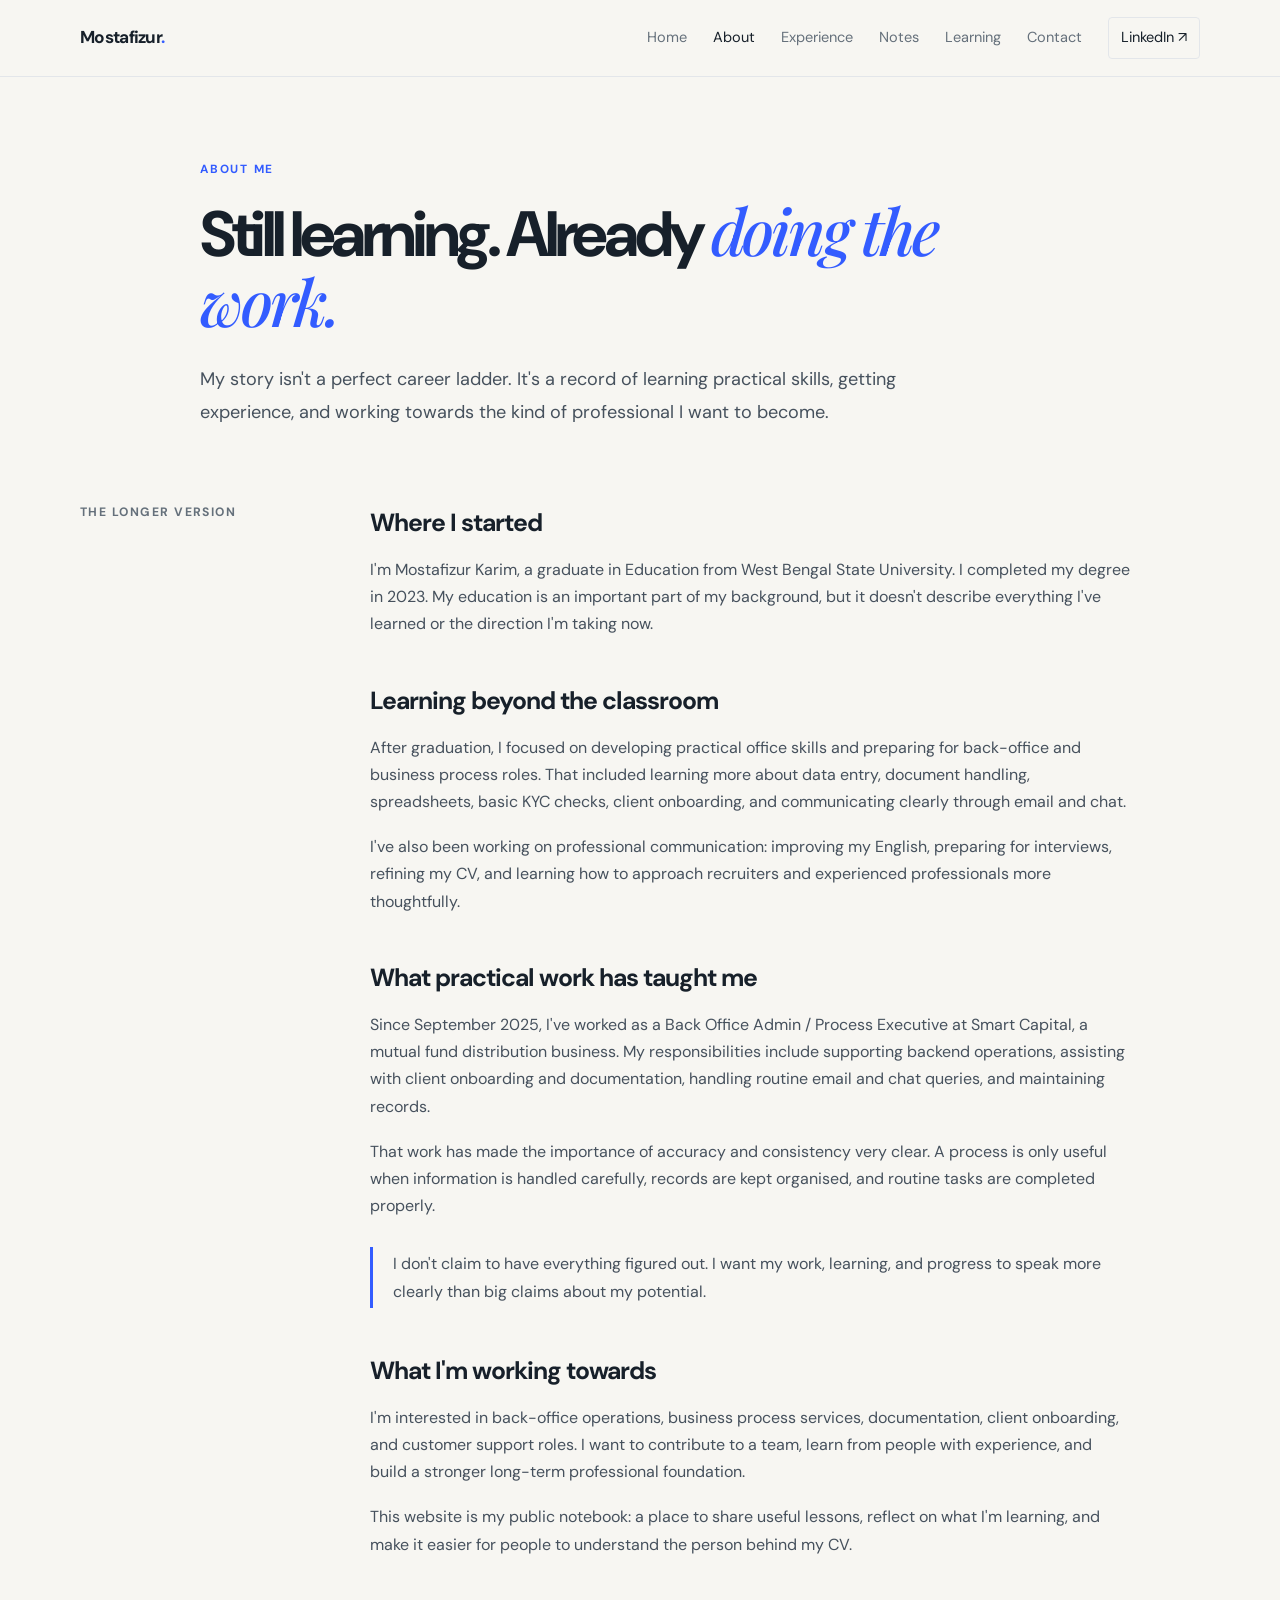
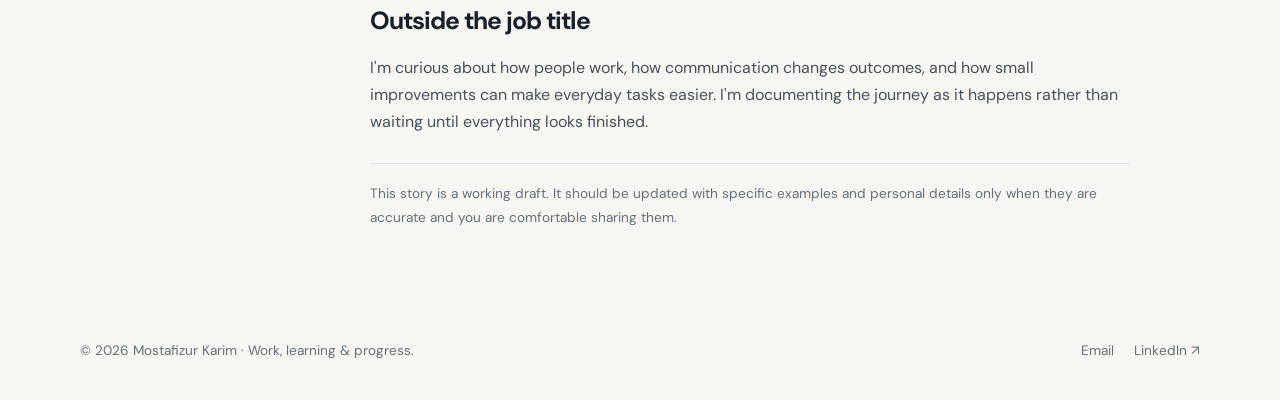
==== about.html @ 07e82af4 "last update today" ====
<!doctype html>
<html lang="en"><head><meta charset="utf-8"><meta name="viewport" content="width=device-width,initial-scale=1">
<title>About me | Mostafizur Karim</title><meta name="description" content="Learn about Mostafizur Karim's background, professional journey, education, and goals.">
<meta property="og:title" content="About me | Mostafizur Karim"><meta property="og:description" content="Learn about Mostafizur Karim's background, professional journey, education, and goals."><meta property="og:type" content="website">
<link rel="stylesheet" href="assets/style.css"></head><body>
<header class="site-header"><div class="wrap nav"><a class="brand" href="index.html">Mostafizur<span>.</span></a>
<button class="menu-toggle" aria-expanded="false" aria-label="Toggle navigation">Menu</button><nav class="nav-links" aria-label="Main navigation"><a class="" href="index.html">Home</a><a class="active" href="about.html">About</a><a class="" href="experience.html">Experience</a><a class="" href="notes.html">Notes</a><a class="" href="learning.html">Learning</a><a class="" href="contact.html">Contact</a><a class="linkedin" href="https://www.linkedin.com/in/mostafizurx/" target="_blank" rel="noopener noreferrer">LinkedIn ↗</a></nav></div></header>
<main>
<section class="wrap page-intro"><p class="eyebrow">About me</p><h1>Still learning. Already <em>doing the work.</em></h1><p class="lead">My story isn't a perfect career ladder. It's a record of learning practical skills, getting experience, and working towards the kind of professional I want to become.</p></section>
<section class="wrap content-grid"><aside class="side-label">The longer version</aside><article class="prose">
<h2>Where I started</h2><p>I'm Mostafizur Karim, a graduate in Education from West Bengal State University. I completed my degree in 2023. My education is an important part of my background, but it doesn't describe everything I've learned or the direction I'm taking now.</p>
<h2>Learning beyond the classroom</h2><p>After graduation, I focused on developing practical office skills and preparing for back-office and business process roles. That included learning more about data entry, document handling, spreadsheets, basic KYC checks, client onboarding, and communicating clearly through email and chat.</p><p>I've also been working on professional communication: improving my English, preparing for interviews, refining my CV, and learning how to approach recruiters and experienced professionals more thoughtfully.</p>
<h2>What practical work has taught me</h2><p>Since September 2025, I've worked as a Back Office Admin / Process Executive at Smart Capital, a mutual fund distribution business. My responsibilities include supporting backend operations, assisting with client onboarding and documentation, handling routine email and chat queries, and maintaining records.</p><p>That work has made the importance of accuracy and consistency very clear. A process is only useful when information is handled carefully, records are kept organised, and routine tasks are completed properly.</p>
<div class="info-block"><p>I don't claim to have everything figured out. I want my work, learning, and progress to speak more clearly than big claims about my potential.</p></div>
<h2>What I'm working towards</h2><p>I'm interested in back-office operations, business process services, documentation, client onboarding, and customer support roles. I want to contribute to a team, learn from people with experience, and build a stronger long-term professional foundation.</p><p>This website is my public notebook: a place to share useful lessons, reflect on what I'm learning, and make it easier for people to understand the person behind my CV.</p>
<h2>Outside the job title</h2><p>I'm curious about how people work, how communication changes outcomes, and how small improvements can make everyday tasks easier. I'm documenting the journey as it happens rather than waiting until everything looks finished.</p>
<div class="notice">This story is a working draft. It should be updated with specific examples and personal details only when they are accurate and you are comfortable sharing them.</div>
</article></section>
</main>
<footer class="wrap footer"><div>© <span data-year></span> Mostafizur Karim · Work, learning & progress.</div><div class="footer-links"><a href="mailto:mostafizurkarim786@gmail.com">Email</a><a href="https://www.linkedin.com/in/mostafizurx/" target="_blank" rel="noopener noreferrer">LinkedIn ↗</a></div></footer>
<script src="assets/site.js"></script></body></html>
---- assets/style.css ----
@import url('https://fonts.googleapis.com/css2?family=DM+Sans:wght@400;500;600;700&family=Playfair+Display:wght@500;600&display=swap');
:root{
 --paper:#F7F6F2;--ink:#17202A;--blue:#335CFF;--slate:#65707B;
 --line:#E3E6EA;--white:#FFFFFF;--pale-blue:#E9EEFF;--deep:#101820;
 --max:1120px
}
*{box-sizing:border-box}
html{scroll-behavior:smooth;scroll-padding-top:90px}
body{margin:0;background:var(--paper);color:var(--ink);font-family:"DM Sans",Arial,sans-serif;font-size:16px;line-height:1.7}
a{color:inherit;text-decoration:none}
a:hover{color:var(--blue)}
button,a{-webkit-tap-highlight-color:transparent}
button{font:inherit}
.wrap{width:min(var(--max),calc(100% - 48px));margin:auto}
.site-header{border-bottom:1px solid var(--line);background:rgba(247,246,242,.96);position:sticky;top:0;z-index:10;backdrop-filter:blur(12px)}
.nav{height:76px;display:flex;align-items:center;justify-content:space-between;gap:28px}
.brand{font-weight:700;letter-spacing:-.04em;font-size:1.08rem}
.brand span{color:var(--blue)}
.nav-links{display:flex;align-items:center;gap:26px;font-size:.91rem}
.nav-links a{color:var(--slate)}
.nav-links a.active,.nav-links a:hover{color:var(--ink)}
.nav-links .linkedin{border:1px solid var(--line);padding:8px 12px;border-radius:4px;color:var(--ink)}
.menu-toggle{display:none;background:transparent;border:1px solid var(--line);padding:8px 11px;border-radius:4px;color:var(--ink)}
.hero{padding:96px 0 90px;display:grid;grid-template-columns:minmax(0,1.2fr) minmax(290px,.8fr);gap:76px;align-items:center}
.eyebrow{font-size:.74rem;text-transform:uppercase;letter-spacing:.15em;font-weight:700;color:var(--blue);margin:0 0 18px}
.hero h1,.page-intro h1{font-size:clamp(2.8rem,5.2vw,5.1rem);line-height:1.03;letter-spacing:-.068em;margin:0 0 24px;max-width:790px}
.hero h1 em,.page-intro h1 em{font-family:"Playfair Display",Georgia,serif;font-weight:500;letter-spacing:-.05em;color:var(--blue)}
.lead{font-size:1.13rem;color:#46515d;max-width:650px;line-height:1.85}
.actions{display:flex;gap:12px;flex-wrap:wrap;margin-top:30px}
.button{display:inline-flex;align-items:center;justify-content:center;padding:12px 17px;border:1px solid var(--ink);background:var(--ink);color:white;border-radius:3px;font-weight:600;font-size:.9rem;transition:transform .18s,background .18s}
.button:hover{background:var(--blue);border-color:var(--blue);color:white;transform:translateY(-1px)}
.button.secondary{background:transparent;color:var(--ink);border-color:#C9CFD5}
.button.secondary:hover{border-color:var(--blue);color:var(--blue);background:transparent}
.focus-note{background:var(--white);border:1px solid var(--line);border-top:4px solid var(--blue);padding:26px 26px 20px;box-shadow:0 18px 48px rgba(23,32,42,.055)}
.focus-note .note-label{font-size:.74rem;letter-spacing:.12em;text-transform:uppercase;color:var(--slate);font-weight:700}
.focus-note h2{font-size:1.55rem;letter-spacing:-.04em;margin:12px 0 18px;line-height:1.25}
.focus-row{padding:13px 0;border-top:1px solid var(--line);display:grid;grid-template-columns:100px 1fr;gap:12px;font-size:.91rem}
.focus-row span:first-child{color:var(--slate)}
.section{padding:82px 0;border-top:1px solid var(--line)}
.section--paper{background:var(--paper)}
.section--white{background:var(--white)}
.section--pale-blue{background:var(--pale-blue);border-color:#d7dfff}
.section--ink{background:var(--ink);color:var(--white);border-color:var(--ink)}
.section--blue{background:var(--blue);color:var(--white);border-color:var(--blue)}
.section--ink .eyebrow,.section--blue .eyebrow{color:#C9D3FF}
.section--ink .section-head p,.section--ink .muted,.section--blue .section-head p{color:#D1D7DE}
.section--ink .text-link,.section--blue .text-link{color:#DDE3FF}
.section-head{display:flex;align-items:end;justify-content:space-between;gap:24px;margin-bottom:34px}
.section-head h2,.section h2{font-size:clamp(1.85rem,3vw,2.7rem);line-height:1.13;letter-spacing:-.055em;margin:0}
.section-head p{color:var(--slate);margin:10px 0 0;max-width:590px}
.text-link{color:var(--blue);font-weight:700;font-size:.92rem;white-space:nowrap}
.timeline{border-top:1px solid var(--line)}
.timeline-item{display:grid;grid-template-columns:160px 1fr;gap:28px;padding:23px 0;border-bottom:1px solid var(--line)}
.timeline-date{font-size:.88rem;color:var(--slate)}
.timeline-item h3{margin:0 0 5px;font-size:1.08rem}
.timeline-item p{margin:0;color:#59636d;max-width:720px}
.section--ink .timeline{border-color:#3C4651}
.section--ink .timeline-item{border-color:#3C4651}
.section--ink .timeline-date,.section--ink .timeline-item p{color:#C3CBD3}
.section--ink .timeline-item h3{color:white}
.split{display:grid;grid-template-columns:.8fr 1.2fr;gap:80px}
.split p{margin-top:0;color:#4f5a65}
.section--ink .split p{color:#D1D7DE}
.quote{font-family:"Playfair Display",Georgia,serif;font-size:clamp(1.7rem,3vw,2.6rem);line-height:1.35;letter-spacing:-.03em;margin:0}
.article-list{border-top:1px solid var(--line)}
.article{display:grid;grid-template-columns:120px 1fr 24px;gap:22px;align-items:start;padding:22px 0;border-bottom:1px solid var(--line)}
.article-meta{font-size:.8rem;color:var(--slate);padding-top:5px}
.article h3{font-size:1.18rem;letter-spacing:-.025em;line-height:1.35;margin:0 0 7px}
.article p{margin:0;color:#5b6570;font-size:.94rem;max-width:680px}
.arrow{color:var(--blue);font-size:1.3rem}
.skill-list{display:flex;flex-wrap:wrap;gap:9px;margin-top:22px}
.skill-list span{border:1px solid var(--line);padding:7px 11px;font-size:.85rem;color:#46515d;background:rgba(255,255,255,.55)}
.section--ink .skill-list span{border-color:#4A5662;background:#202B36;color:#E4E8ED}
.section--blue .skill-list span{border-color:rgba(255,255,255,.35);background:rgba(255,255,255,.1);color:white}
.reason-grid{display:grid;grid-template-columns:repeat(3,1fr);gap:0;border:1px solid rgba(255,255,255,.24);margin-top:38px}
.reason-card{padding:27px;border-right:1px solid rgba(255,255,255,.24)}
.reason-card:last-child{border-right:0}
.reason-num{font-size:.78rem;letter-spacing:.12em;color:#C9D3FF;font-weight:700}
.reason-card h3{font-size:1.25rem;line-height:1.3;letter-spacing:-.03em;margin:16px 0 10px}
.reason-card p{color:#E1E6FF;font-size:.94rem;margin:0}
.value-grid{display:grid;grid-template-columns:repeat(2,1fr);gap:14px;margin-top:28px}
.value-card{padding:24px;background:var(--white);border:1px solid var(--line);border-left:3px solid var(--blue)}
.value-card h3{margin:0 0 8px;font-size:1.08rem}
.value-card p{margin:0;color:#59636d;font-size:.94rem}
.cta{padding:44px;background:var(--ink);color:white;display:flex;align-items:center;justify-content:space-between;gap:32px}
.cta h2{font-size:clamp(1.8rem,3vw,2.7rem);line-height:1.15;letter-spacing:-.05em;margin:0 0 10px}
.cta p{color:#c7ced5;margin:0;max-width:620px}
.cta .button{background:var(--paper);border-color:var(--paper);color:var(--ink);white-space:nowrap}
.footer{padding:30px 0 38px;display:flex;justify-content:space-between;gap:24px;color:var(--slate);font-size:.85rem}
.footer-links{display:flex;gap:20px}
.page-intro{padding:82px 0 54px;max-width:880px}
.page-intro h1{font-size:clamp(2.7rem,5vw,4.4rem)}
.page-intro .lead{max-width:760px}
.content-grid{display:grid;grid-template-columns:220px 1fr;gap:70px;padding:0 0 80px}
.side-label{font-size:.76rem;text-transform:uppercase;letter-spacing:.12em;color:var(--slate);font-weight:700}
.prose{max-width:760px}
.prose h2{font-size:1.55rem;letter-spacing:-.04em;margin:42px 0 12px}
.prose h2:first-child{margin-top:0}
.prose p{color:#46515d;margin:0 0 18px}
.prose ul{padding-left:20px;color:#46515d}
.prose li{margin:7px 0}
.info-block{border-left:3px solid var(--blue);padding:3px 0 3px 20px;margin:28px 0}
.info-block p{margin:0}
.job-head{display:flex;justify-content:space-between;gap:20px;align-items:start;border-bottom:1px solid var(--line);padding-bottom:22px;margin-bottom:26px}
.job-head h2{margin:0 0 5px;font-size:1.6rem}
.muted{color:var(--slate)}
.job-date{font-size:.88rem;color:var(--slate);white-space:nowrap}
.skill-group{padding:24px 0;border-bottom:1px solid var(--line)}
.skill-group h3{margin:0 0 7px}
.skill-group p{margin:0;color:#59636d}
.contact-links{display:grid;grid-template-columns:1fr 1fr;gap:16px;margin-top:30px}
.contact-link{border:1px solid var(--line);padding:20px;background:rgba(255,255,255,.3)}
.contact-link small{display:block;color:var(--slate);margin-bottom:5px}
.contact-link strong{overflow-wrap:anywhere}
.empty-state{padding:28px;border:1px dashed #c8ced4;color:var(--slate);background:rgba(255,255,255,.38)}
.article-body{max-width:740px;padding-bottom:90px}
.article-body h1{font-size:clamp(2.5rem,5vw,4rem);letter-spacing:-.06em;line-height:1.1}
.article-body .meta{color:var(--slate);font-size:.9rem;margin:18px 0 36px}
.article-body p{color:#46515d;font-size:1.07rem;line-height:1.9}
.article-body h2{margin-top:40px;letter-spacing:-.04em}
.notice{font-size:.85rem;color:var(--slate);border-top:1px solid var(--line);padding-top:18px;margin-top:28px}
@media(max-width:800px){
 .nav{height:68px}.menu-toggle{display:block}
 .nav-links{display:none;position:absolute;left:0;right:0;top:68px;padding:20px 24px 24px;background:var(--paper);border-bottom:1px solid var(--line);flex-direction:column;align-items:stretch;gap:14px}
 .nav-links.open{display:flex}.nav-links .linkedin{text-align:center}
 .hero{grid-template-columns:1fr;gap:46px;padding:65px 0}
 .split,.content-grid{grid-template-columns:1fr;gap:25px}
 .side-label{margin-bottom:0}
 .cta{padding:30px;align-items:flex-start;flex-direction:column}
 .timeline-item{grid-template-columns:110px 1fr;gap:18px}
 .article{grid-template-columns:82px 1fr 18px;gap:13px}
 .contact-links{grid-template-columns:1fr}
 .page-intro{padding:62px 0 40px}
 .section{padding:58px 0}
 .section-head{align-items:start;flex-direction:column;gap:12px}
 .footer{flex-direction:column}
 .wrap{width:min(var(--max),calc(100% - 36px))}
 .reason-grid{grid-template-columns:1fr}
 .reason-card{border-right:0;border-bottom:1px solid rgba(255,255,255,.24)}
 .reason-card:last-child{border-bottom:0}
}
@media(max-width:480px){
 body{font-size:15px}.hero h1,.page-intro h1{font-size:2.55rem}
 .timeline-item{grid-template-columns:1fr;gap:4px}
 .article{grid-template-columns:1fr 18px}.article-meta{grid-column:1/-1}.article h3{grid-column:1}.arrow{grid-column:2;grid-row:2}
 .cta{padding:25px}.focus-row{grid-template-columns:88px 1fr}
 .value-grid{grid-template-columns:1fr}
}
@media(prefers-reduced-motion:reduce){html{scroll-behavior:auto}*,*::before,*::after{transition:none!important}}
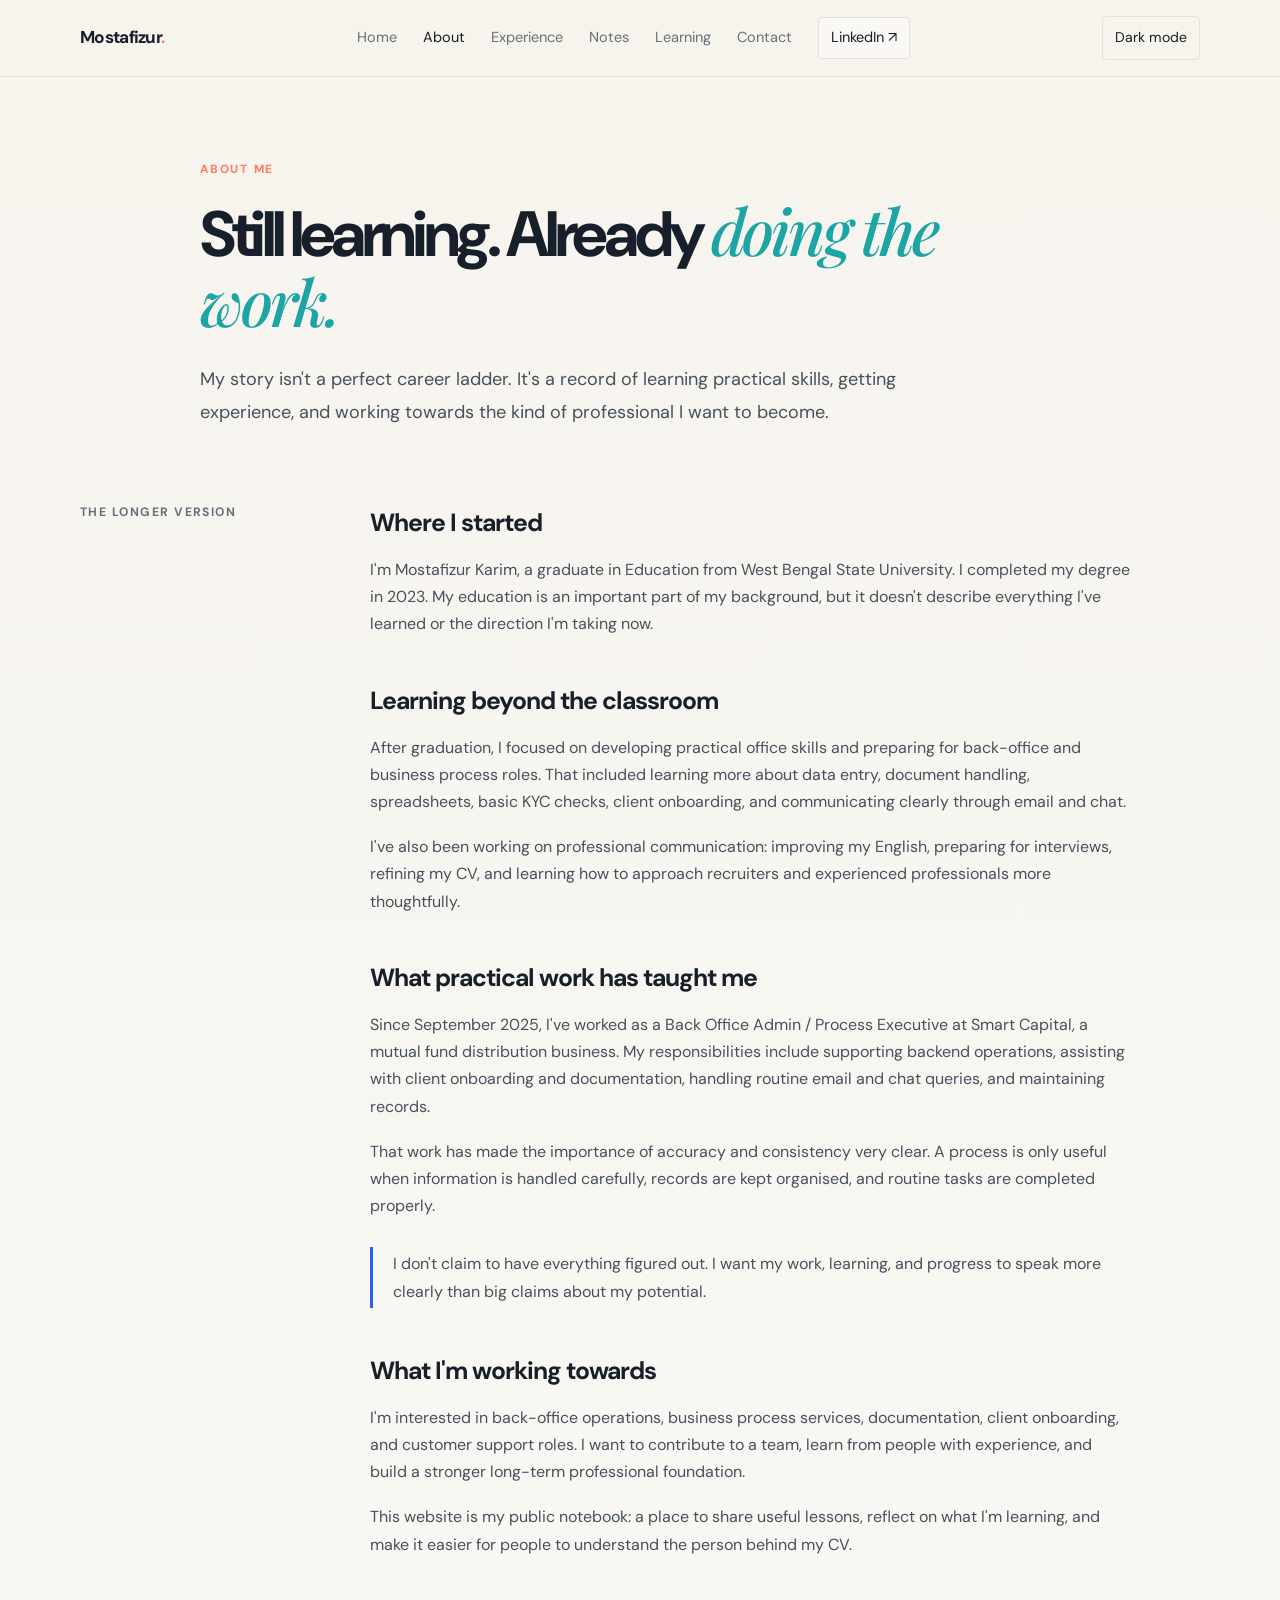
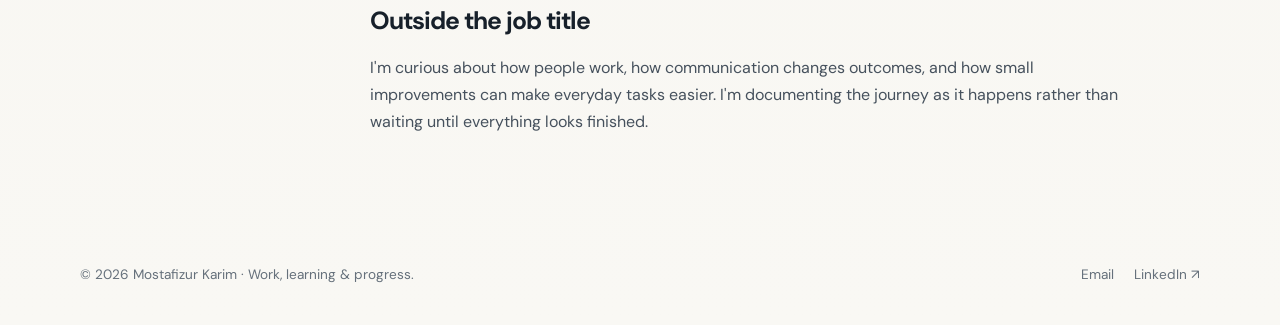
==== commit 4dd341ed: "meow push" ====
--- a/about.html
+++ b/about.html
@@ -3,9 +3,10 @@
 <title>About me | Mostafizur Karim</title><meta name="description" content="Learn about Mostafizur Karim's background, professional journey, education, and goals.">
 <meta property="og:title" content="About me | Mostafizur Karim"><meta property="og:description" content="Learn about Mostafizur Karim's background, professional journey, education, and goals."><meta property="og:type" content="website">
 <link rel="stylesheet" href="assets/style.css"></head><body>
+<a class="skip-link" href="#main-content">Skip to content</a>
 <header class="site-header"><div class="wrap nav"><a class="brand" href="index.html">Mostafizur<span>.</span></a>
 <button class="menu-toggle" aria-expanded="false" aria-label="Toggle navigation">Menu</button><nav class="nav-links" aria-label="Main navigation"><a class="" href="index.html">Home</a><a class="active" href="about.html">About</a><a class="" href="experience.html">Experience</a><a class="" href="notes.html">Notes</a><a class="" href="learning.html">Learning</a><a class="" href="contact.html">Contact</a><a class="linkedin" href="https://www.linkedin.com/in/mostafizurx/" target="_blank" rel="noopener noreferrer">LinkedIn ↗</a></nav></div></header>
-<main>
+<main id="main-content" tabindex="-1">
 <section class="wrap page-intro"><p class="eyebrow">About me</p><h1>Still learning. Already <em>doing the work.</em></h1><p class="lead">My story isn't a perfect career ladder. It's a record of learning practical skills, getting experience, and working towards the kind of professional I want to become.</p></section>
 <section class="wrap content-grid"><aside class="side-label">The longer version</aside><article class="prose">
 <h2>Where I started</h2><p>I'm Mostafizur Karim, a graduate in Education from West Bengal State University. I completed my degree in 2023. My education is an important part of my background, but it doesn't describe everything I've learned or the direction I'm taking now.</p>
@@ -14,7 +15,6 @@
 <div class="info-block"><p>I don't claim to have everything figured out. I want my work, learning, and progress to speak more clearly than big claims about my potential.</p></div>
 <h2>What I'm working towards</h2><p>I'm interested in back-office operations, business process services, documentation, client onboarding, and customer support roles. I want to contribute to a team, learn from people with experience, and build a stronger long-term professional foundation.</p><p>This website is my public notebook: a place to share useful lessons, reflect on what I'm learning, and make it easier for people to understand the person behind my CV.</p>
 <h2>Outside the job title</h2><p>I'm curious about how people work, how communication changes outcomes, and how small improvements can make everyday tasks easier. I'm documenting the journey as it happens rather than waiting until everything looks finished.</p>
-<div class="notice">This story is a working draft. It should be updated with specific examples and personal details only when they are accurate and you are comfortable sharing them.</div>
 </article></section>
 </main>
 <footer class="wrap footer"><div>© <span data-year></span> Mostafizur Karim · Work, learning & progress.</div><div class="footer-links"><a href="mailto:mostafizurkarim786@gmail.com">Email</a><a href="https://www.linkedin.com/in/mostafizurx/" target="_blank" rel="noopener noreferrer">LinkedIn ↗</a></div></footer>
--- a/assets/style.css
+++ b/assets/style.css
@@ -1,37 +1,39 @@
 @import url('https://fonts.googleapis.com/css2?family=DM+Sans:wght@400;500;600;700&family=Playfair+Display:wght@500;600&display=swap');
 :root{
- --paper:#F7F6F2;--ink:#17202A;--blue:#335CFF;--slate:#65707B;
- --line:#E3E6EA;--white:#FFFFFF;--pale-blue:#E9EEFF;--deep:#101820;
- --max:1120px
+ --paper:#F7F4EE;--ink:#17202A;--blue:#2E5BFF;--coral:#FF7A59;--teal:#1DA5A6;
+ --slate:#65707B;--line:#E6E1D8;--white:#FFFFFF;--pale-blue:#EEF4FF;--deep:#101820;
+ --soft-mint:#EAFBF6;--soft-peach:#FFF0EB;--max:1120px
 }
 *{box-sizing:border-box}
 html{scroll-behavior:smooth;scroll-padding-top:90px}
-body{margin:0;background:var(--paper);color:var(--ink);font-family:"DM Sans",Arial,sans-serif;font-size:16px;line-height:1.7}
+body{margin:0;background:linear-gradient(180deg,var(--paper) 0%,#f9f8f4 100%);color:var(--ink);font-family:"DM Sans",Arial,sans-serif;font-size:16px;line-height:1.7}
 a{color:inherit;text-decoration:none}
 a:hover{color:var(--blue)}
 button,a{-webkit-tap-highlight-color:transparent}
 button{font:inherit}
 .wrap{width:min(var(--max),calc(100% - 48px));margin:auto}
-.site-header{border-bottom:1px solid var(--line);background:rgba(247,246,242,.96);position:sticky;top:0;z-index:10;backdrop-filter:blur(12px)}
+.site-header{border-bottom:1px solid var(--line);background:rgba(247,244,238,.96);position:sticky;top:0;z-index:10;backdrop-filter:blur(12px)}
 .nav{height:76px;display:flex;align-items:center;justify-content:space-between;gap:28px}
 .brand{font-weight:700;letter-spacing:-.04em;font-size:1.08rem}
-.brand span{color:var(--blue)}
+.brand span{color:var(--coral)}
 .nav-links{display:flex;align-items:center;gap:26px;font-size:.91rem}
 .nav-links a{color:var(--slate)}
 .nav-links a.active,.nav-links a:hover{color:var(--ink)}
-.nav-links .linkedin{border:1px solid var(--line);padding:8px 12px;border-radius:4px;color:var(--ink)}
+.nav-links .linkedin{border:1px solid var(--line);padding:8px 12px;border-radius:4px;color:var(--ink);background:rgba(255,255,255,.35)}
+.theme-toggle{border:1px solid var(--line);padding:8px 12px;border-radius:4px;color:var(--ink);background:transparent;cursor:pointer;font-size:.88rem;min-height:44px}
+.theme-toggle:hover{border-color:var(--blue);color:var(--blue)}
 .menu-toggle{display:none;background:transparent;border:1px solid var(--line);padding:8px 11px;border-radius:4px;color:var(--ink)}
 .hero{padding:96px 0 90px;display:grid;grid-template-columns:minmax(0,1.2fr) minmax(290px,.8fr);gap:76px;align-items:center}
-.eyebrow{font-size:.74rem;text-transform:uppercase;letter-spacing:.15em;font-weight:700;color:var(--blue);margin:0 0 18px}
+.eyebrow{font-size:.74rem;text-transform:uppercase;letter-spacing:.15em;font-weight:700;color:var(--coral);margin:0 0 18px}
 .hero h1,.page-intro h1{font-size:clamp(2.8rem,5.2vw,5.1rem);line-height:1.03;letter-spacing:-.068em;margin:0 0 24px;max-width:790px}
-.hero h1 em,.page-intro h1 em{font-family:"Playfair Display",Georgia,serif;font-weight:500;letter-spacing:-.05em;color:var(--blue)}
+.hero h1 em,.page-intro h1 em{font-family:"Playfair Display",Georgia,serif;font-weight:500;letter-spacing:-.05em;color:var(--teal)}
 .lead{font-size:1.13rem;color:#46515d;max-width:650px;line-height:1.85}
 .actions{display:flex;gap:12px;flex-wrap:wrap;margin-top:30px}
-.button{display:inline-flex;align-items:center;justify-content:center;padding:12px 17px;border:1px solid var(--ink);background:var(--ink);color:white;border-radius:3px;font-weight:600;font-size:.9rem;transition:transform .18s,background .18s}
-.button:hover{background:var(--blue);border-color:var(--blue);color:white;transform:translateY(-1px)}
-.button.secondary{background:transparent;color:var(--ink);border-color:#C9CFD5}
-.button.secondary:hover{border-color:var(--blue);color:var(--blue);background:transparent}
-.focus-note{background:var(--white);border:1px solid var(--line);border-top:4px solid var(--blue);padding:26px 26px 20px;box-shadow:0 18px 48px rgba(23,32,42,.055)}
+.button{display:inline-flex;align-items:center;justify-content:center;padding:12px 17px;border:1px solid var(--ink);background:linear-gradient(135deg,var(--ink),var(--blue));color:white;border-radius:999px;font-weight:600;font-size:.9rem;transition:transform .18s,box-shadow .18s,background .18s}
+.button:hover{background:linear-gradient(135deg,var(--blue),var(--teal));border-color:transparent;color:white;transform:translateY(-1px);box-shadow:0 12px 30px rgba(46,91,255,.22)}
+.button.secondary{background:transparent;color:var(--ink);border-color:#CFC5B8}
+.button.secondary:hover{border-color:var(--coral);color:var(--coral);background:rgba(255,122,89,.06)}
+.focus-note{background:linear-gradient(180deg,rgba(255,255,255,.9),rgba(255,255,255,.98));border:1px solid var(--line);border-top:4px solid var(--coral);padding:26px 26px 20px;box-shadow:0 18px 48px rgba(23,32,42,.07)}
 .focus-note .note-label{font-size:.74rem;letter-spacing:.12em;text-transform:uppercase;color:var(--slate);font-weight:700}
 .focus-note h2{font-size:1.55rem;letter-spacing:-.04em;margin:12px 0 18px;line-height:1.25}
 .focus-row{padding:13px 0;border-top:1px solid var(--line);display:grid;grid-template-columns:100px 1fr;gap:12px;font-size:.91rem}
@@ -39,10 +41,10 @@
 .section{padding:82px 0;border-top:1px solid var(--line)}
 .section--paper{background:var(--paper)}
 .section--white{background:var(--white)}
-.section--pale-blue{background:var(--pale-blue);border-color:#d7dfff}
-.section--ink{background:var(--ink);color:var(--white);border-color:var(--ink)}
-.section--blue{background:var(--blue);color:var(--white);border-color:var(--blue)}
-.section--ink .eyebrow,.section--blue .eyebrow{color:#C9D3FF}
+.section--pale-blue{background:linear-gradient(180deg,var(--pale-blue),#f7faff);border-color:#d7dfff}
+.section--ink{background:linear-gradient(180deg,#101820,#17212f);color:var(--white);border-color:var(--ink)}
+.section--blue{background:linear-gradient(135deg,var(--blue),#4a6dff);color:var(--white);border-color:var(--blue)}
+.section--ink .eyebrow,.section--blue .eyebrow{color:#D7DFFF}
 .section--ink .section-head p,.section--ink .muted,.section--blue .section-head p{color:#D1D7DE}
 .section--ink .text-link,.section--blue .text-link{color:#DDE3FF}
 .section-head{display:flex;align-items:end;justify-content:space-between;gap:24px;margin-bottom:34px}
@@ -67,19 +69,19 @@
 .article-meta{font-size:.8rem;color:var(--slate);padding-top:5px}
 .article h3{font-size:1.18rem;letter-spacing:-.025em;line-height:1.35;margin:0 0 7px}
 .article p{margin:0;color:#5b6570;font-size:.94rem;max-width:680px}
-.arrow{color:var(--blue);font-size:1.3rem}
+.arrow{color:var(--coral);font-size:1.3rem}
 .skill-list{display:flex;flex-wrap:wrap;gap:9px;margin-top:22px}
-.skill-list span{border:1px solid var(--line);padding:7px 11px;font-size:.85rem;color:#46515d;background:rgba(255,255,255,.55)}
+.skill-list span{border:1px solid var(--line);padding:7px 11px;font-size:.85rem;color:#46515d;background:linear-gradient(135deg,#ffffff,#f3f8ff)}
 .section--ink .skill-list span{border-color:#4A5662;background:#202B36;color:#E4E8ED}
 .section--blue .skill-list span{border-color:rgba(255,255,255,.35);background:rgba(255,255,255,.1);color:white}
 .reason-grid{display:grid;grid-template-columns:repeat(3,1fr);gap:0;border:1px solid rgba(255,255,255,.24);margin-top:38px}
-.reason-card{padding:27px;border-right:1px solid rgba(255,255,255,.24)}
+.reason-card{padding:27px;border-right:1px solid rgba(255,255,255,.24);background:linear-gradient(180deg,rgba(255,255,255,.03),rgba(255,255,255,.01))}
 .reason-card:last-child{border-right:0}
 .reason-num{font-size:.78rem;letter-spacing:.12em;color:#C9D3FF;font-weight:700}
 .reason-card h3{font-size:1.25rem;line-height:1.3;letter-spacing:-.03em;margin:16px 0 10px}
 .reason-card p{color:#E1E6FF;font-size:.94rem;margin:0}
 .value-grid{display:grid;grid-template-columns:repeat(2,1fr);gap:14px;margin-top:28px}
-.value-card{padding:24px;background:var(--white);border:1px solid var(--line);border-left:3px solid var(--blue)}
+.value-card{padding:24px;background:var(--white);border:1px solid var(--line);border-left:4px solid var(--coral);box-shadow:0 10px 30px rgba(23,32,42,.03)}
 .value-card h3{margin:0 0 8px;font-size:1.08rem}
 .value-card p{margin:0;color:#59636d;font-size:.94rem}
 .cta{padding:44px;background:var(--ink);color:white;display:flex;align-items:center;justify-content:space-between;gap:32px}
@@ -119,10 +121,47 @@
 .article-body p{color:#46515d;font-size:1.07rem;line-height:1.9}
 .article-body h2{margin-top:40px;letter-spacing:-.04em}
 .notice{font-size:.85rem;color:var(--slate);border-top:1px solid var(--line);padding-top:18px;margin-top:28px}
-@media(max-width:800px){
+.notes-section{padding-top:0;border-top:0}
+.learning-empty{margin-top:30px}
+img,video,iframe{max-width:100%}
+.hero>*,.split>*,.content-grid>*,.section-head>*,.reason-card,.value-card,.article>*{min-width:0}
+a:focus-visible,button:focus-visible{outline:3px solid var(--blue);outline-offset:3px}
+.skip-link{position:fixed;left:16px;top:12px;z-index:30;padding:10px 16px;background:var(--ink);color:var(--white);border-radius:4px;transform:translateY(-160%);transition:transform .18s}
+.skip-link:focus{transform:translateY(0);color:var(--white)}
+html[data-theme="dark"]{color-scheme:dark;--paper:#111820;--ink:#EDF2F7;--blue:#9BB0FF;--coral:#FF987F;--teal:#76D0CC;--slate:#A8B4C0;--line:#34414E;--white:#19232D;--pale-blue:#182433;--deep:#0B1117}
+html[data-theme="dark"] body{background:linear-gradient(180deg,var(--paper),#151F29);color:var(--ink)}
+html[data-theme="dark"] .site-header{background:rgba(17,24,32,.96)}
+html[data-theme="dark"] .nav-links .linkedin{background:rgba(255,255,255,.04)}
+html[data-theme="dark"] .focus-note{background:linear-gradient(180deg,#19232D,#1B2732)}
+html[data-theme="dark"] .section--white{background:#151F29}
+html[data-theme="dark"] .section--pale-blue{background:linear-gradient(180deg,#182433,#151F29);border-color:#2B3A4A}
+html[data-theme="dark"] .section--paper{background:#111820}
+html[data-theme="dark"] .section--blue{background:linear-gradient(135deg,#263B72,#30477D);border-color:#3C568D}
+html[data-theme="dark"] .cta{background:linear-gradient(135deg,#0B1218,#111B25);color:#EDF2F7}
+html[data-theme="dark"] .lead{color:#C5D0DA}
+html[data-theme="dark"] .timeline-item p,
+html[data-theme="dark"] .split p,
+html[data-theme="dark"] .prose p,
+html[data-theme="dark"] .prose ul,
+html[data-theme="dark"] .article p,
+html[data-theme="dark"] .article-body p,
+html[data-theme="dark"] .skill-group p{color:#C5D0DA}
+html[data-theme="dark"] .skill-list span{color:#D4DEE8;background:#202B36;border-color:#3A4856}
+html[data-theme="dark"] .value-card{background:#1A2530;box-shadow:0 10px 30px rgba(0,0,0,.12)}
+html[data-theme="dark"] .value-card p{color:#C5D0DA}
+html[data-theme="dark"] .button{background:linear-gradient(135deg,#2948DB,#3B52B8);border-color:transparent;color:#FFFFFF}
+html[data-theme="dark"] .button:hover{background:linear-gradient(135deg,#3D5EF0,#4967D3)}
+html[data-theme="dark"] .button.secondary{background:transparent;color:var(--ink);border-color:#586675}
+html[data-theme="dark"] .button.secondary:hover{background:rgba(255,152,127,.08);border-color:var(--coral);color:var(--coral)}
+html[data-theme="dark"] .contact-link{background:rgba(255,255,255,.035)}
+html[data-theme="dark"] .empty-state{background:rgba(255,255,255,.025);border-color:#536170}
+@media(max-width:900px){
  .nav{height:68px}.menu-toggle{display:block}
  .nav-links{display:none;position:absolute;left:0;right:0;top:68px;padding:20px 24px 24px;background:var(--paper);border-bottom:1px solid var(--line);flex-direction:column;align-items:stretch;gap:14px}
  .nav-links.open{display:flex}.nav-links .linkedin{text-align:center}
+ .nav-links a{min-height:44px;display:flex;align-items:center}
+ .nav-links .linkedin{justify-content:center}
+ .menu-toggle{min-height:44px}
  .hero{grid-template-columns:1fr;gap:46px;padding:65px 0}
  .split,.content-grid{grid-template-columns:1fr;gap:25px}
  .side-label{margin-bottom:0}
@@ -139,11 +178,36 @@
  .reason-card{border-right:0;border-bottom:1px solid rgba(255,255,255,.24)}
  .reason-card:last-child{border-bottom:0}
 }
+@media(max-width:600px){
+ .wrap{width:calc(100% - 32px)}
+ .hero{padding:48px 0;gap:32px}
+ .hero h1,.page-intro h1{font-size:clamp(2.25rem,10vw,3rem);line-height:1.08}
+ .page-intro{padding:48px 0 32px}
+ .lead{font-size:1.03rem;line-height:1.7}
+ .section{padding:46px 0}
+ .section-head{margin-bottom:26px}
+ .section-head h2,.section h2{font-size:clamp(1.7rem,7vw,2.25rem)}
+ .section-head .text-link{white-space:normal}
+ .focus-note{padding:22px 20px 16px}
+ .focus-row{grid-template-columns:minmax(78px,.65fr) minmax(0,1fr);gap:10px}
+ .timeline-item{grid-template-columns:1fr;gap:4px}
+ .article{grid-template-columns:minmax(0,1fr) 20px;gap:12px}
+ .article-meta{grid-column:1/-1}
+ .article h3{grid-column:1}
+ .arrow{grid-column:2;grid-row:2}
+ .value-grid,.contact-links{grid-template-columns:1fr}
+ .job-head{flex-direction:column;gap:8px}
+ .job-date{white-space:normal}
+ .contact-link{padding:16px}
+ .empty-state{padding:20px}
+ .cta{padding:24px}
+ .footer{gap:12px}
+ .footer-links{flex-wrap:wrap;gap:16px}
+}
 @media(max-width:480px){
- body{font-size:15px}.hero h1,.page-intro h1{font-size:2.55rem}
- .timeline-item{grid-template-columns:1fr;gap:4px}
- .article{grid-template-columns:1fr 18px}.article-meta{grid-column:1/-1}.article h3{grid-column:1}.arrow{grid-column:2;grid-row:2}
- .cta{padding:25px}.focus-row{grid-template-columns:88px 1fr}
- .value-grid{grid-template-columns:1fr}
+ body{font-size:15px}
+ .wrap{width:calc(100% - 28px)}
+ .actions{flex-direction:column;align-items:stretch}
+ .actions .button{width:100%;min-height:48px}
 }
 @media(prefers-reduced-motion:reduce){html{scroll-behavior:auto}*,*::before,*::after{transition:none!important}}
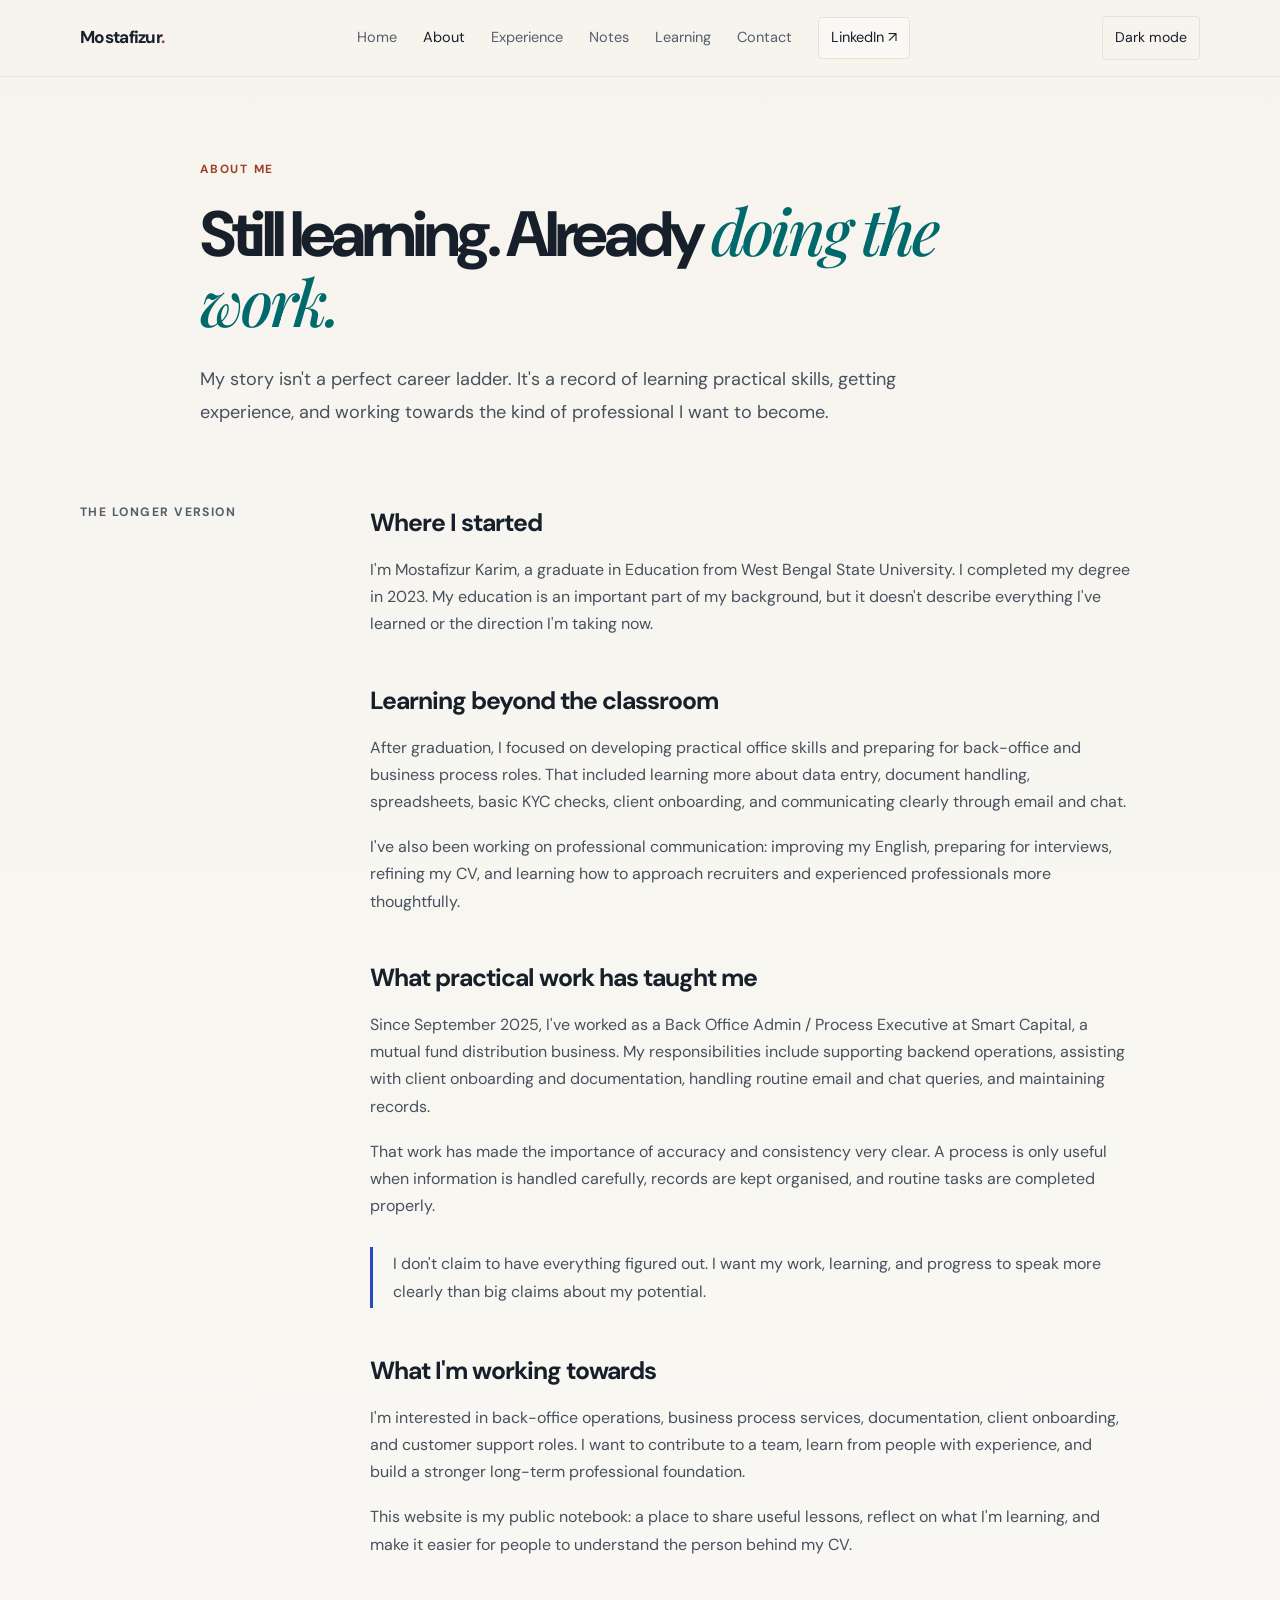
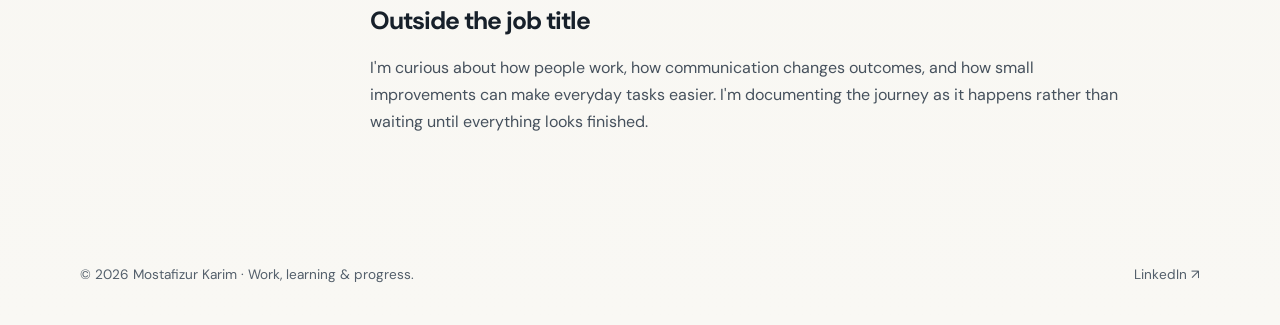
==== commit dfa9d9cb: "remov email" ====
--- a/about.html
+++ b/about.html
@@ -17,5 +17,5 @@
 <h2>Outside the job title</h2><p>I'm curious about how people work, how communication changes outcomes, and how small improvements can make everyday tasks easier. I'm documenting the journey as it happens rather than waiting until everything looks finished.</p>
 </article></section>
 </main>
-<footer class="wrap footer"><div>© <span data-year></span> Mostafizur Karim · Work, learning & progress.</div><div class="footer-links"><a href="mailto:mostafizurkarim786@gmail.com">Email</a><a href="https://www.linkedin.com/in/mostafizurx/" target="_blank" rel="noopener noreferrer">LinkedIn ↗</a></div></footer>
+<footer class="wrap footer"><div>© <span data-year></span> Mostafizur Karim · Work, learning & progress.</div><div class="footer-links"><a href="https://www.linkedin.com/in/mostafizurx/" target="_blank" rel="noopener noreferrer">LinkedIn ↗</a></div></footer>
 <script src="assets/site.js"></script></body></html>
--- a/assets/style.css
+++ b/assets/style.css
@@ -1,7 +1,7 @@
 @import url('https://fonts.googleapis.com/css2?family=DM+Sans:wght@400;500;600;700&family=Playfair+Display:wght@500;600&display=swap');
 :root{
- --paper:#F7F4EE;--ink:#17202A;--blue:#2E5BFF;--coral:#FF7A59;--teal:#1DA5A6;
- --slate:#65707B;--line:#E6E1D8;--white:#FFFFFF;--pale-blue:#EEF4FF;--deep:#101820;
+ --paper:#F7F4EE;--ink:#17202A;--blue:#2948C8;--coral:#9E3F2B;--teal:#00696B;
+ --slate:#535F6B;--line:#E6E1D8;--white:#FFFFFF;--pale-blue:#EEF4FF;--deep:#101820;
  --soft-mint:#EAFBF6;--soft-peach:#FFF0EB;--max:1120px
 }
 *{box-sizing:border-box}
@@ -137,6 +137,8 @@
 html[data-theme="dark"] .section--pale-blue{background:linear-gradient(180deg,#182433,#151F29);border-color:#2B3A4A}
 html[data-theme="dark"] .section--paper{background:#111820}
 html[data-theme="dark"] .section--blue{background:linear-gradient(135deg,#263B72,#30477D);border-color:#3C568D}
+html[data-theme="dark"] .section--ink,
+html[data-theme="dark"] .section--blue{color:#EDF2F7}
 html[data-theme="dark"] .cta{background:linear-gradient(135deg,#0B1218,#111B25);color:#EDF2F7}
 html[data-theme="dark"] .lead{color:#C5D0DA}
 html[data-theme="dark"] .timeline-item p,
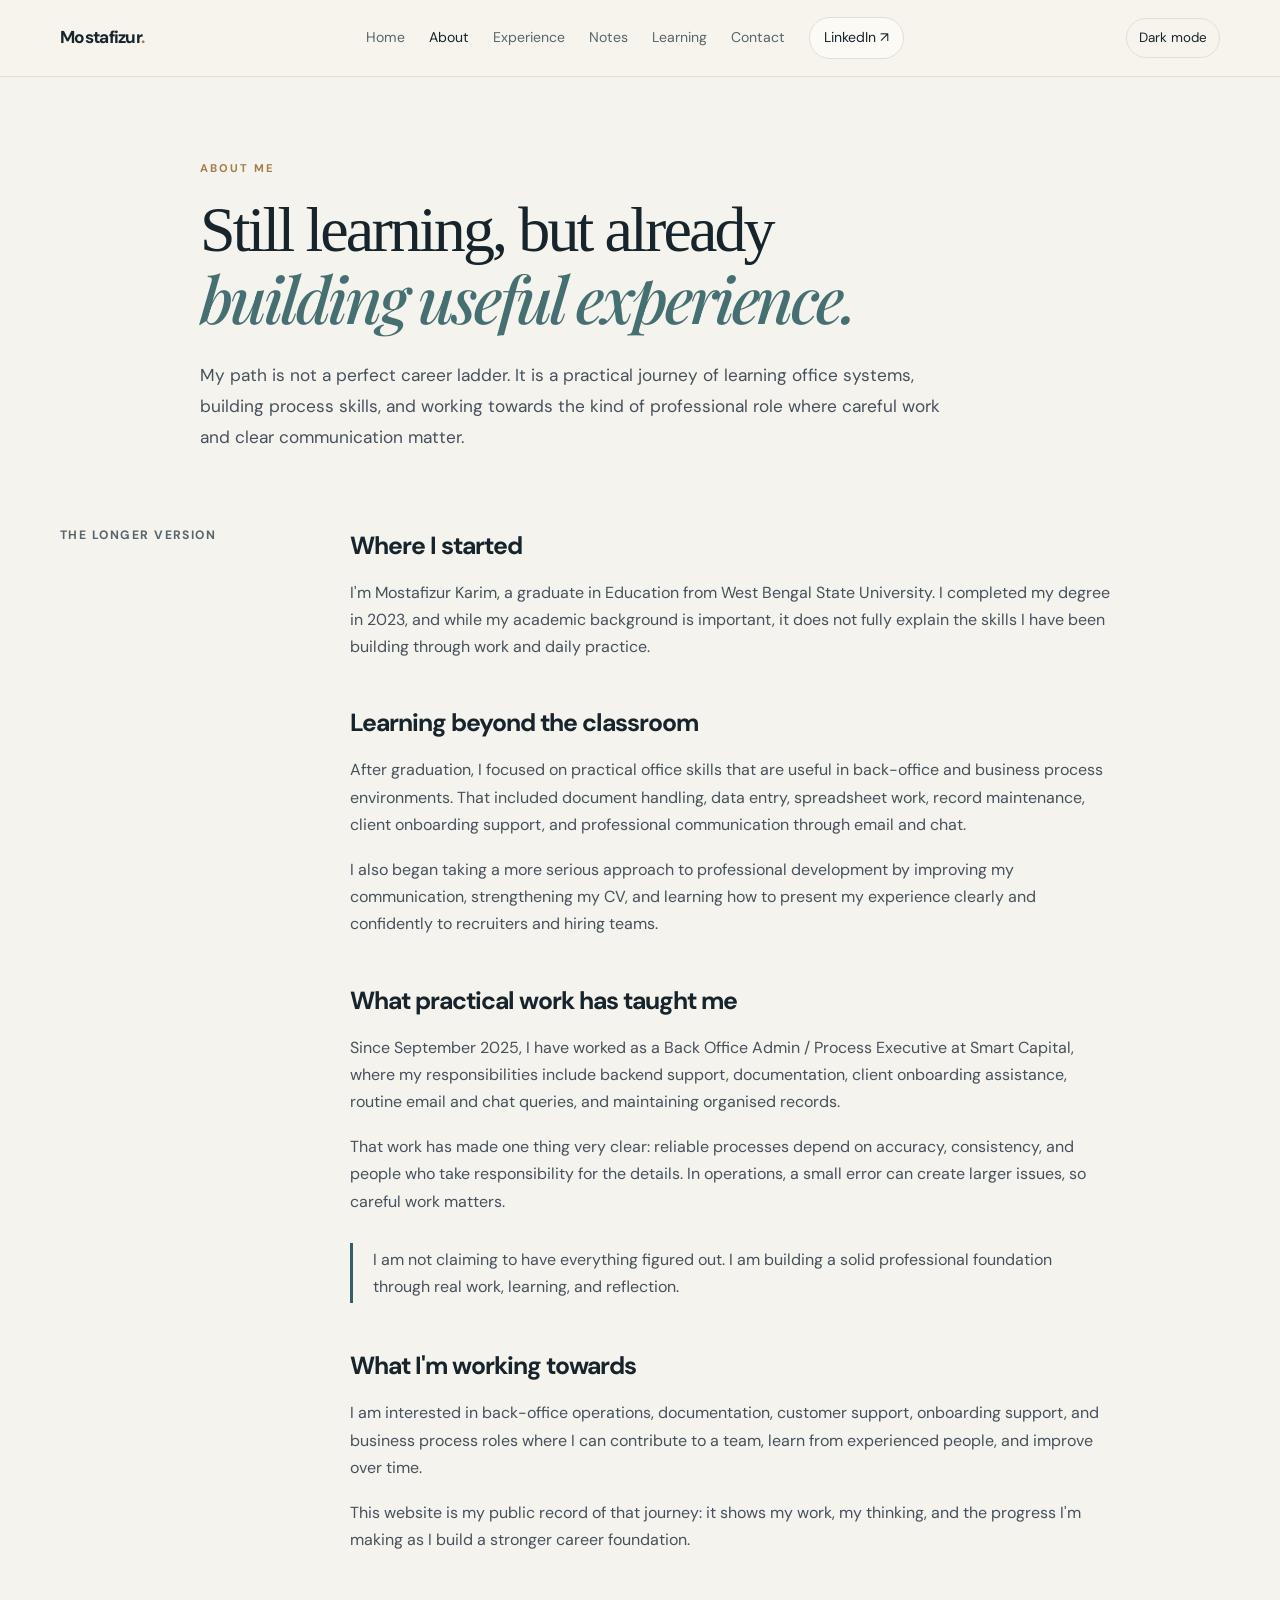
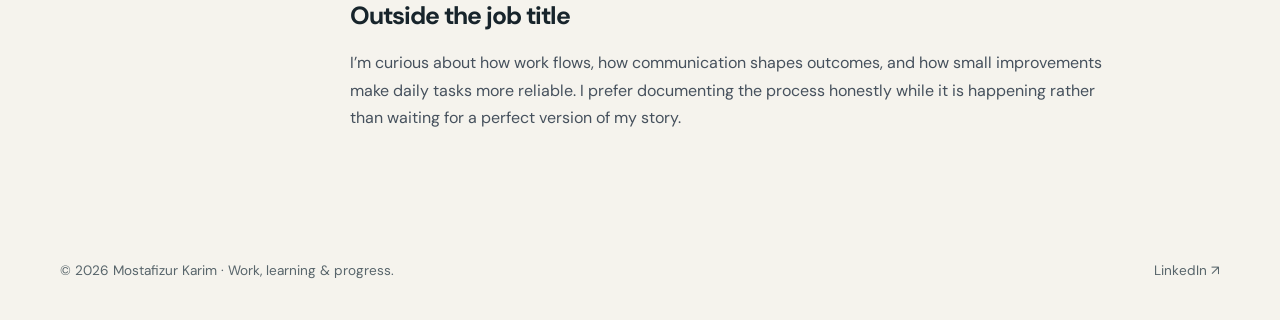
==== commit 44e5d9a0: "update gpt" ====
--- a/about.html
+++ b/about.html
@@ -7,14 +7,14 @@
 <header class="site-header"><div class="wrap nav"><a class="brand" href="index.html">Mostafizur<span>.</span></a>
 <button class="menu-toggle" aria-expanded="false" aria-label="Toggle navigation">Menu</button><nav class="nav-links" aria-label="Main navigation"><a class="" href="index.html">Home</a><a class="active" href="about.html">About</a><a class="" href="experience.html">Experience</a><a class="" href="notes.html">Notes</a><a class="" href="learning.html">Learning</a><a class="" href="contact.html">Contact</a><a class="linkedin" href="https://www.linkedin.com/in/mostafizurx/" target="_blank" rel="noopener noreferrer">LinkedIn ↗</a></nav></div></header>
 <main id="main-content" tabindex="-1">
-<section class="wrap page-intro"><p class="eyebrow">About me</p><h1>Still learning. Already <em>doing the work.</em></h1><p class="lead">My story isn't a perfect career ladder. It's a record of learning practical skills, getting experience, and working towards the kind of professional I want to become.</p></section>
+<section class="wrap page-intro"><p class="eyebrow">About me</p><h1>Still learning, but already <em>building useful experience.</em></h1><p class="lead">My path is not a perfect career ladder. It is a practical journey of learning office systems, building process skills, and working towards the kind of professional role where careful work and clear communication matter.</p></section>
 <section class="wrap content-grid"><aside class="side-label">The longer version</aside><article class="prose">
-<h2>Where I started</h2><p>I'm Mostafizur Karim, a graduate in Education from West Bengal State University. I completed my degree in 2023. My education is an important part of my background, but it doesn't describe everything I've learned or the direction I'm taking now.</p>
-<h2>Learning beyond the classroom</h2><p>After graduation, I focused on developing practical office skills and preparing for back-office and business process roles. That included learning more about data entry, document handling, spreadsheets, basic KYC checks, client onboarding, and communicating clearly through email and chat.</p><p>I've also been working on professional communication: improving my English, preparing for interviews, refining my CV, and learning how to approach recruiters and experienced professionals more thoughtfully.</p>
-<h2>What practical work has taught me</h2><p>Since September 2025, I've worked as a Back Office Admin / Process Executive at Smart Capital, a mutual fund distribution business. My responsibilities include supporting backend operations, assisting with client onboarding and documentation, handling routine email and chat queries, and maintaining records.</p><p>That work has made the importance of accuracy and consistency very clear. A process is only useful when information is handled carefully, records are kept organised, and routine tasks are completed properly.</p>
-<div class="info-block"><p>I don't claim to have everything figured out. I want my work, learning, and progress to speak more clearly than big claims about my potential.</p></div>
-<h2>What I'm working towards</h2><p>I'm interested in back-office operations, business process services, documentation, client onboarding, and customer support roles. I want to contribute to a team, learn from people with experience, and build a stronger long-term professional foundation.</p><p>This website is my public notebook: a place to share useful lessons, reflect on what I'm learning, and make it easier for people to understand the person behind my CV.</p>
-<h2>Outside the job title</h2><p>I'm curious about how people work, how communication changes outcomes, and how small improvements can make everyday tasks easier. I'm documenting the journey as it happens rather than waiting until everything looks finished.</p>
+<h2>Where I started</h2><p>I'm Mostafizur Karim, a graduate in Education from West Bengal State University. I completed my degree in 2023, and while my academic background is important, it does not fully explain the skills I have been building through work and daily practice.</p>
+<h2>Learning beyond the classroom</h2><p>After graduation, I focused on practical office skills that are useful in back-office and business process environments. That included document handling, data entry, spreadsheet work, record maintenance, client onboarding support, and professional communication through email and chat.</p><p>I also began taking a more serious approach to professional development by improving my communication, strengthening my CV, and learning how to present my experience clearly and confidently to recruiters and hiring teams.</p>
+<h2>What practical work has taught me</h2><p>Since September 2025, I have worked as a Back Office Admin / Process Executive at Smart Capital, where my responsibilities include backend support, documentation, client onboarding assistance, routine email and chat queries, and maintaining organised records.</p><p>That work has made one thing very clear: reliable processes depend on accuracy, consistency, and people who take responsibility for the details. In operations, a small error can create larger issues, so careful work matters.</p>
+<div class="info-block"><p>I am not claiming to have everything figured out. I am building a solid professional foundation through real work, learning, and reflection.</p></div>
+<h2>What I'm working towards</h2><p>I am interested in back-office operations, documentation, customer support, onboarding support, and business process roles where I can contribute to a team, learn from experienced people, and improve over time.</p><p>This website is my public record of that journey: it shows my work, my thinking, and the progress I'm making as I build a stronger career foundation.</p>
+<h2>Outside the job title</h2><p>I’m curious about how work flows, how communication shapes outcomes, and how small improvements make daily tasks more reliable. I prefer documenting the process honestly while it is happening rather than waiting for a perfect version of my story.</p>
 </article></section>
 </main>
 <footer class="wrap footer"><div>© <span data-year></span> Mostafizur Karim · Work, learning & progress.</div><div class="footer-links"><a href="https://www.linkedin.com/in/mostafizurx/" target="_blank" rel="noopener noreferrer">LinkedIn ↗</a></div></footer>
--- a/assets/style.css
+++ b/assets/style.css
@@ -1,12 +1,12 @@
 @import url('https://fonts.googleapis.com/css2?family=DM+Sans:wght@400;500;600;700&family=Playfair+Display:wght@500;600&display=swap');
 :root{
- --paper:#F7F4EE;--ink:#17202A;--blue:#2948C8;--coral:#9E3F2B;--teal:#00696B;
- --slate:#535F6B;--line:#E6E1D8;--white:#FFFFFF;--pale-blue:#EEF4FF;--deep:#101820;
- --soft-mint:#EAFBF6;--soft-peach:#FFF0EB;--max:1120px
+ --paper:#F5F3ED;--ink:#17242B;--blue:#355E68;--coral:#A57C4C;--teal:#456F70;
+ --slate:#58656B;--line:#E3DED3;--white:#FFFEFB;--pale-blue:#EEF2EF;--deep:#142126;
+ --soft-mint:#EAFBF6;--soft-peach:#FFF0EB;--max:1160px
 }
 *{box-sizing:border-box}
 html{scroll-behavior:smooth;scroll-padding-top:90px}
-body{margin:0;background:linear-gradient(180deg,var(--paper) 0%,#f9f8f4 100%);color:var(--ink);font-family:"DM Sans",Arial,sans-serif;font-size:16px;line-height:1.7}
+body{margin:0;background:var(--paper);color:var(--ink);font-family:"DM Sans",Arial,sans-serif;font-size:16px;line-height:1.7}
 a{color:inherit;text-decoration:none}
 a:hover{color:var(--blue)}
 button,a{-webkit-tap-highlight-color:transparent}
@@ -16,43 +16,53 @@
 .nav{height:76px;display:flex;align-items:center;justify-content:space-between;gap:28px}
 .brand{font-weight:700;letter-spacing:-.04em;font-size:1.08rem}
 .brand span{color:var(--coral)}
-.nav-links{display:flex;align-items:center;gap:26px;font-size:.91rem}
-.nav-links a{color:var(--slate)}
+.nav-links{display:flex;align-items:center;gap:24px;font-size:.88rem}
+.nav-links a{color:var(--slate);transition:color .18s ease, transform .18s ease}
 .nav-links a.active,.nav-links a:hover{color:var(--ink)}
-.nav-links .linkedin{border:1px solid var(--line);padding:8px 12px;border-radius:4px;color:var(--ink);background:rgba(255,255,255,.35)}
-.theme-toggle{border:1px solid var(--line);padding:8px 12px;border-radius:4px;color:var(--ink);background:transparent;cursor:pointer;font-size:.88rem;min-height:44px}
+.nav-links a:hover{transform:translateY(-1px)}
+.nav-links .linkedin{border:1px solid var(--line);padding:8px 14px;border-radius:999px;color:var(--ink);background:rgba(255,254,251,.62);transition:all .18s ease}
+.nav-links .linkedin:hover{border-color:var(--blue);color:var(--blue);box-shadow:0 8px 20px rgba(41,72,200,.08)}
+.theme-toggle{border:1px solid var(--line);padding:8px 12px;border-radius:999px;color:var(--ink);background:transparent;cursor:pointer;font-size:.84rem;min-height:40px}
 .theme-toggle:hover{border-color:var(--blue);color:var(--blue)}
 .menu-toggle{display:none;background:transparent;border:1px solid var(--line);padding:8px 11px;border-radius:4px;color:var(--ink)}
-.hero{padding:96px 0 90px;display:grid;grid-template-columns:minmax(0,1.2fr) minmax(290px,.8fr);gap:76px;align-items:center}
-.eyebrow{font-size:.74rem;text-transform:uppercase;letter-spacing:.15em;font-weight:700;color:var(--coral);margin:0 0 18px}
-.hero h1,.page-intro h1{font-size:clamp(2.8rem,5.2vw,5.1rem);line-height:1.03;letter-spacing:-.068em;margin:0 0 24px;max-width:790px}
+.hero{position:relative;isolation:isolate;padding:102px 0 84px;display:grid;grid-template-columns:minmax(0,1.15fr) minmax(310px,.85fr);gap:clamp(48px,7vw,92px);align-items:center}
+.hero::before{content:"";position:absolute;z-index:-1;width:min(520px,100%);height:520px;right:0;top:-50px;border-radius:50%;background:radial-gradient(circle,rgba(165,124,76,.11),rgba(165,124,76,0) 68%);pointer-events:none}
+.hero>div:first-child{animation:fadeUp .65s ease both}
+.availability{display:flex;align-items:center;gap:9px;margin:0 0 24px;color:var(--slate);font-size:.82rem;font-weight:600;letter-spacing:.025em}
+.availability span{width:8px;height:8px;border-radius:50%;background:#6E927D;box-shadow:0 0 0 4px rgba(110,146,125,.13)}
+.eyebrow{font-size:.7rem;text-transform:uppercase;letter-spacing:.18em;font-weight:700;color:var(--coral);margin:0 0 18px}
+.hero h1,.page-intro h1{font-family:"Playfair Display",Georgia,serif;font-size:clamp(2.8rem,4.7vw,4.5rem);font-weight:500;line-height:1.055;letter-spacing:-.045em;margin:0 0 24px;max-width:720px;text-wrap:balance}
 .hero h1 em,.page-intro h1 em{font-family:"Playfair Display",Georgia,serif;font-weight:500;letter-spacing:-.05em;color:var(--teal)}
-.lead{font-size:1.13rem;color:#46515d;max-width:650px;line-height:1.85}
+.lead{font-size:1.08rem;color:#46515d;max-width:620px;line-height:1.8}
 .actions{display:flex;gap:12px;flex-wrap:wrap;margin-top:30px}
-.button{display:inline-flex;align-items:center;justify-content:center;padding:12px 17px;border:1px solid var(--ink);background:linear-gradient(135deg,var(--ink),var(--blue));color:white;border-radius:999px;font-weight:600;font-size:.9rem;transition:transform .18s,box-shadow .18s,background .18s}
-.button:hover{background:linear-gradient(135deg,var(--blue),var(--teal));border-color:transparent;color:white;transform:translateY(-1px);box-shadow:0 12px 30px rgba(46,91,255,.22)}
-.button.secondary{background:transparent;color:var(--ink);border-color:#CFC5B8}
-.button.secondary:hover{border-color:var(--coral);color:var(--coral);background:rgba(255,122,89,.06)}
-.focus-note{background:linear-gradient(180deg,rgba(255,255,255,.9),rgba(255,255,255,.98));border:1px solid var(--line);border-top:4px solid var(--coral);padding:26px 26px 20px;box-shadow:0 18px 48px rgba(23,32,42,.07)}
-.focus-note .note-label{font-size:.74rem;letter-spacing:.12em;text-transform:uppercase;color:var(--slate);font-weight:700}
-.focus-note h2{font-size:1.55rem;letter-spacing:-.04em;margin:12px 0 18px;line-height:1.25}
-.focus-row{padding:13px 0;border-top:1px solid var(--line);display:grid;grid-template-columns:100px 1fr;gap:12px;font-size:.91rem}
+.button{display:inline-flex;align-items:center;justify-content:center;padding:13px 20px;border:1px solid var(--ink);background:var(--ink);color:white;border-radius:999px;font-weight:600;font-size:.88rem;transition:transform .2s ease,box-shadow .2s ease,background .2s ease,border-color .2s ease}
+.button:hover{background:var(--blue);border-color:var(--blue);color:white;transform:translateY(-2px);box-shadow:0 12px 26px rgba(23,36,43,.16)}
+.button.secondary{background:transparent;color:var(--ink);border-color:#CFC9BC}
+.button.secondary:hover{border-color:var(--coral);color:var(--coral);background:rgba(165,124,76,.07)}
+.focus-note{background:rgba(255,254,251,.86);border:1px solid rgba(227,222,211,.9);border-top:3px solid var(--coral);padding:30px 30px 22px;box-shadow:0 24px 64px rgba(23,36,43,.08);border-radius:20px;animation:fadeUp .7s .08s ease both;backdrop-filter:blur(10px);transition:transform .25s ease,box-shadow .25s ease}
+.focus-note:hover{transform:translateY(-3px);box-shadow:0 30px 72px rgba(23,36,43,.12)}
+.focus-note .note-label{font-size:.68rem;letter-spacing:.16em;text-transform:uppercase;color:var(--coral);font-weight:700}
+.focus-note h2{font-family:"Playfair Display",Georgia,serif;font-size:1.72rem;font-weight:500;letter-spacing:-.035em;margin:12px 0 22px;line-height:1.25}
+.focus-row{padding:15px 0;border-top:1px solid var(--line);display:grid;grid-template-columns:96px 1fr;gap:14px;font-size:.88rem;line-height:1.5}
 .focus-row span:first-child{color:var(--slate)}
-.section{padding:82px 0;border-top:1px solid var(--line)}
+@keyframes fadeUp{0%{opacity:0;transform:translateY(16px)}100%{opacity:1;transform:translateY(0)}}
+@keyframes pulseSoft{0%,100%{box-shadow:0 0 0 rgba(41,72,200,0)}50%{box-shadow:0 0 0 8px rgba(41,72,200,.06)}}
+.section{padding:88px 0;border-top:1px solid var(--line)}
 .section--paper{background:var(--paper)}
 .section--white{background:var(--white)}
-.section--pale-blue{background:linear-gradient(180deg,var(--pale-blue),#f7faff);border-color:#d7dfff}
-.section--ink{background:linear-gradient(180deg,#101820,#17212f);color:var(--white);border-color:var(--ink)}
-.section--blue{background:linear-gradient(135deg,var(--blue),#4a6dff);color:var(--white);border-color:var(--blue)}
+.section--pale-blue{background:linear-gradient(180deg,var(--pale-blue),#F5F6F2);border-color:#DFE5E0}
+.section--ink{background:linear-gradient(145deg,#142126,#1B2C31);color:var(--white);border-color:var(--ink)}
+.section--blue{background:linear-gradient(135deg,#355E68,#4E7477);color:var(--white);border-color:#355E68}
 .section--ink .eyebrow,.section--blue .eyebrow{color:#D7DFFF}
 .section--ink .section-head p,.section--ink .muted,.section--blue .section-head p{color:#D1D7DE}
 .section--ink .text-link,.section--blue .text-link{color:#DDE3FF}
 .section-head{display:flex;align-items:end;justify-content:space-between;gap:24px;margin-bottom:34px}
-.section-head h2,.section h2{font-size:clamp(1.85rem,3vw,2.7rem);line-height:1.13;letter-spacing:-.055em;margin:0}
+.section-head h2,.section h2{font-size:clamp(1.85rem,3vw,2.65rem);line-height:1.15;letter-spacing:-.05em;margin:0}
 .section-head p{color:var(--slate);margin:10px 0 0;max-width:590px}
 .text-link{color:var(--blue);font-weight:700;font-size:.92rem;white-space:nowrap}
 .timeline{border-top:1px solid var(--line)}
-.timeline-item{display:grid;grid-template-columns:160px 1fr;gap:28px;padding:23px 0;border-bottom:1px solid var(--line)}
+.timeline-item{display:grid;grid-template-columns:160px 1fr;gap:28px;padding:23px 0;border-bottom:1px solid var(--line);transition:transform .18s ease, background .18s ease}
+.timeline-item:hover{transform:translateX(4px);background:rgba(41,72,200,.02)}
 .timeline-date{font-size:.88rem;color:var(--slate)}
 .timeline-item h3{margin:0 0 5px;font-size:1.08rem}
 .timeline-item p{margin:0;color:#59636d;max-width:720px}
@@ -60,34 +70,41 @@
 .section--ink .timeline-item{border-color:#3C4651}
 .section--ink .timeline-date,.section--ink .timeline-item p{color:#C3CBD3}
 .section--ink .timeline-item h3{color:white}
-.split{display:grid;grid-template-columns:.8fr 1.2fr;gap:80px}
+.split{display:grid;grid-template-columns:.8fr 1.2fr;gap:80px;align-items:center}
+.split > div{min-width:0}
 .split p{margin-top:0;color:#4f5a65}
 .section--ink .split p{color:#D1D7DE}
 .quote{font-family:"Playfair Display",Georgia,serif;font-size:clamp(1.7rem,3vw,2.6rem);line-height:1.35;letter-spacing:-.03em;margin:0}
-.article-list{border-top:1px solid var(--line)}
-.article{display:grid;grid-template-columns:120px 1fr 24px;gap:22px;align-items:start;padding:22px 0;border-bottom:1px solid var(--line)}
+.article-list{border-top:1px solid var(--line);border:1px solid var(--line);border-radius:18px;overflow:hidden;background:rgba(255,255,255,.25)}
+.article{display:grid;grid-template-columns:120px 1fr 24px;gap:22px;align-items:start;padding:22px 0;border-bottom:1px solid var(--line);padding-left:20px;padding-right:20px;transition:transform .18s ease, background .18s ease}
+.article:last-child{border-bottom:0}
+.article:hover{transform:translateX(4px);background:rgba(41,72,200,.02)}
 .article-meta{font-size:.8rem;color:var(--slate);padding-top:5px}
 .article h3{font-size:1.18rem;letter-spacing:-.025em;line-height:1.35;margin:0 0 7px}
 .article p{margin:0;color:#5b6570;font-size:.94rem;max-width:680px}
 .arrow{color:var(--coral);font-size:1.3rem}
 .skill-list{display:flex;flex-wrap:wrap;gap:9px;margin-top:22px}
-.skill-list span{border:1px solid var(--line);padding:7px 11px;font-size:.85rem;color:#46515d;background:linear-gradient(135deg,#ffffff,#f3f8ff)}
+.skill-list span{border:1px solid var(--line);border-radius:999px;padding:7px 13px;font-size:.83rem;color:#46515d;background:linear-gradient(135deg,#ffffff,#f3f8f5);transition:all .18s ease}
+.skill-list span:hover{transform:translateY(-1px);border-color:var(--blue);color:var(--blue);box-shadow:0 8px 18px rgba(41,72,200,.06)}
 .section--ink .skill-list span{border-color:#4A5662;background:#202B36;color:#E4E8ED}
 .section--blue .skill-list span{border-color:rgba(255,255,255,.35);background:rgba(255,255,255,.1);color:white}
-.reason-grid{display:grid;grid-template-columns:repeat(3,1fr);gap:0;border:1px solid rgba(255,255,255,.24);margin-top:38px}
-.reason-card{padding:27px;border-right:1px solid rgba(255,255,255,.24);background:linear-gradient(180deg,rgba(255,255,255,.03),rgba(255,255,255,.01))}
+.reason-grid{display:grid;grid-template-columns:repeat(3,1fr);gap:0;border:1px solid rgba(255,255,255,.24);margin-top:38px;border-radius:18px;overflow:hidden}
+.reason-card{padding:27px;border-right:1px solid rgba(255,255,255,.24);background:linear-gradient(180deg,rgba(255,255,255,.03),rgba(255,255,255,.01));transition:transform .18s ease, background .18s ease}
+.reason-card:hover{transform:translateY(-2px);background:linear-gradient(180deg,rgba(255,255,255,.08),rgba(255,255,255,.02))}
 .reason-card:last-child{border-right:0}
 .reason-num{font-size:.78rem;letter-spacing:.12em;color:#C9D3FF;font-weight:700}
 .reason-card h3{font-size:1.25rem;line-height:1.3;letter-spacing:-.03em;margin:16px 0 10px}
 .reason-card p{color:#E1E6FF;font-size:.94rem;margin:0}
 .value-grid{display:grid;grid-template-columns:repeat(2,1fr);gap:14px;margin-top:28px}
-.value-card{padding:24px;background:var(--white);border:1px solid var(--line);border-left:4px solid var(--coral);box-shadow:0 10px 30px rgba(23,32,42,.03)}
+.value-card{padding:26px;background:var(--white);border:1px solid var(--line);border-left:3px solid var(--coral);border-radius:12px;box-shadow:0 8px 24px rgba(23,32,42,.025);transition:transform .22s ease, box-shadow .22s ease, border-color .22s ease}
+.value-card:hover{transform:translateY(-4px);box-shadow:0 18px 36px rgba(23,32,42,.08);border-color:#D4C6AD}
 .value-card h3{margin:0 0 8px;font-size:1.08rem}
 .value-card p{margin:0;color:#59636d;font-size:.94rem}
-.cta{padding:44px;background:var(--ink);color:white;display:flex;align-items:center;justify-content:space-between;gap:32px}
+.cta{padding:48px;background:linear-gradient(135deg,#142126,#1B2C31);color:white;display:flex;align-items:center;justify-content:space-between;gap:32px;border:1px solid rgba(255,255,255,.08);border-radius:22px;box-shadow:0 24px 52px rgba(16,24,32,.15)}
 .cta h2{font-size:clamp(1.8rem,3vw,2.7rem);line-height:1.15;letter-spacing:-.05em;margin:0 0 10px}
 .cta p{color:#c7ced5;margin:0;max-width:620px}
 .cta .button{background:var(--paper);border-color:var(--paper);color:var(--ink);white-space:nowrap}
+.cta .button:hover{background:#fff;border-color:#fff;box-shadow:0 12px 26px rgba(0,0,0,.22)}
 .footer{padding:30px 0 38px;display:flex;justify-content:space-between;gap:24px;color:var(--slate);font-size:.85rem}
 .footer-links{display:flex;gap:20px}
 .page-intro{padding:82px 0 54px;max-width:880px}
@@ -111,10 +128,11 @@
 .skill-group h3{margin:0 0 7px}
 .skill-group p{margin:0;color:#59636d}
 .contact-links{display:grid;grid-template-columns:1fr 1fr;gap:16px;margin-top:30px}
-.contact-link{border:1px solid var(--line);padding:20px;background:rgba(255,255,255,.3)}
+.contact-link{border:1px solid var(--line);border-radius:12px;padding:20px;background:rgba(255,255,255,.3);transition:transform .2s ease,border-color .2s ease,box-shadow .2s ease}
+.contact-link:hover{transform:translateY(-3px);border-color:var(--coral);box-shadow:0 14px 28px rgba(23,32,42,.07)}
 .contact-link small{display:block;color:var(--slate);margin-bottom:5px}
 .contact-link strong{overflow-wrap:anywhere}
-.empty-state{padding:28px;border:1px dashed #c8ced4;color:var(--slate);background:rgba(255,255,255,.38)}
+.empty-state{padding:28px;border:1px dashed #c8ced4;border-radius:14px;color:var(--slate);background:rgba(255,255,255,.38)}
 .article-body{max-width:740px;padding-bottom:90px}
 .article-body h1{font-size:clamp(2.5rem,5vw,4rem);letter-spacing:-.06em;line-height:1.1}
 .article-body .meta{color:var(--slate);font-size:.9rem;margin:18px 0 36px}
@@ -128,11 +146,13 @@
 a:focus-visible,button:focus-visible{outline:3px solid var(--blue);outline-offset:3px}
 .skip-link{position:fixed;left:16px;top:12px;z-index:30;padding:10px 16px;background:var(--ink);color:var(--white);border-radius:4px;transform:translateY(-160%);transition:transform .18s}
 .skip-link:focus{transform:translateY(0);color:var(--white)}
-html[data-theme="dark"]{color-scheme:dark;--paper:#111820;--ink:#EDF2F7;--blue:#9BB0FF;--coral:#FF987F;--teal:#76D0CC;--slate:#A8B4C0;--line:#34414E;--white:#19232D;--pale-blue:#182433;--deep:#0B1117}
+html[data-theme="dark"]{color-scheme:dark;--paper:#111820;--ink:#EDF2F7;--blue:#8FB2B0;--coral:#D0AD7D;--teal:#91BCB7;--slate:#A8B4C0;--line:#34414E;--white:#19232D;--pale-blue:#182522;--deep:#0B1117}
 html[data-theme="dark"] body{background:linear-gradient(180deg,var(--paper),#151F29);color:var(--ink)}
 html[data-theme="dark"] .site-header{background:rgba(17,24,32,.96)}
 html[data-theme="dark"] .nav-links .linkedin{background:rgba(255,255,255,.04)}
-html[data-theme="dark"] .focus-note{background:linear-gradient(180deg,#19232D,#1B2732)}
+html[data-theme="dark"] .hero::before{background:radial-gradient(circle,rgba(165,124,76,.1),rgba(165,124,76,0) 68%)}
+html[data-theme="dark"] .availability{color:#C5D0DA}
+html[data-theme="dark"] .focus-note{background:rgba(25,35,45,.9);border-color:#34414E}
 html[data-theme="dark"] .section--white{background:#151F29}
 html[data-theme="dark"] .section--pale-blue{background:linear-gradient(180deg,#182433,#151F29);border-color:#2B3A4A}
 html[data-theme="dark"] .section--paper{background:#111820}
@@ -151,8 +171,8 @@
 html[data-theme="dark"] .skill-list span{color:#D4DEE8;background:#202B36;border-color:#3A4856}
 html[data-theme="dark"] .value-card{background:#1A2530;box-shadow:0 10px 30px rgba(0,0,0,.12)}
 html[data-theme="dark"] .value-card p{color:#C5D0DA}
-html[data-theme="dark"] .button{background:linear-gradient(135deg,#2948DB,#3B52B8);border-color:transparent;color:#FFFFFF}
-html[data-theme="dark"] .button:hover{background:linear-gradient(135deg,#3D5EF0,#4967D3)}
+html[data-theme="dark"] .button{background:linear-gradient(135deg,#355E68,#4E7477);border-color:transparent;color:#FFFFFF}
+html[data-theme="dark"] .button:hover{background:linear-gradient(135deg,#426D74,#60877F)}
 html[data-theme="dark"] .button.secondary{background:transparent;color:var(--ink);border-color:#586675}
 html[data-theme="dark"] .button.secondary:hover{background:rgba(255,152,127,.08);border-color:var(--coral);color:var(--coral)}
 html[data-theme="dark"] .contact-link{background:rgba(255,255,255,.035)}
@@ -212,4 +232,4 @@
  .actions{flex-direction:column;align-items:stretch}
  .actions .button{width:100%;min-height:48px}
 }
-@media(prefers-reduced-motion:reduce){html{scroll-behavior:auto}*,*::before,*::after{transition:none!important}}
+@media(prefers-reduced-motion:reduce){html{scroll-behavior:auto}*,*::before,*::after{animation:none!important;transition:none!important}}
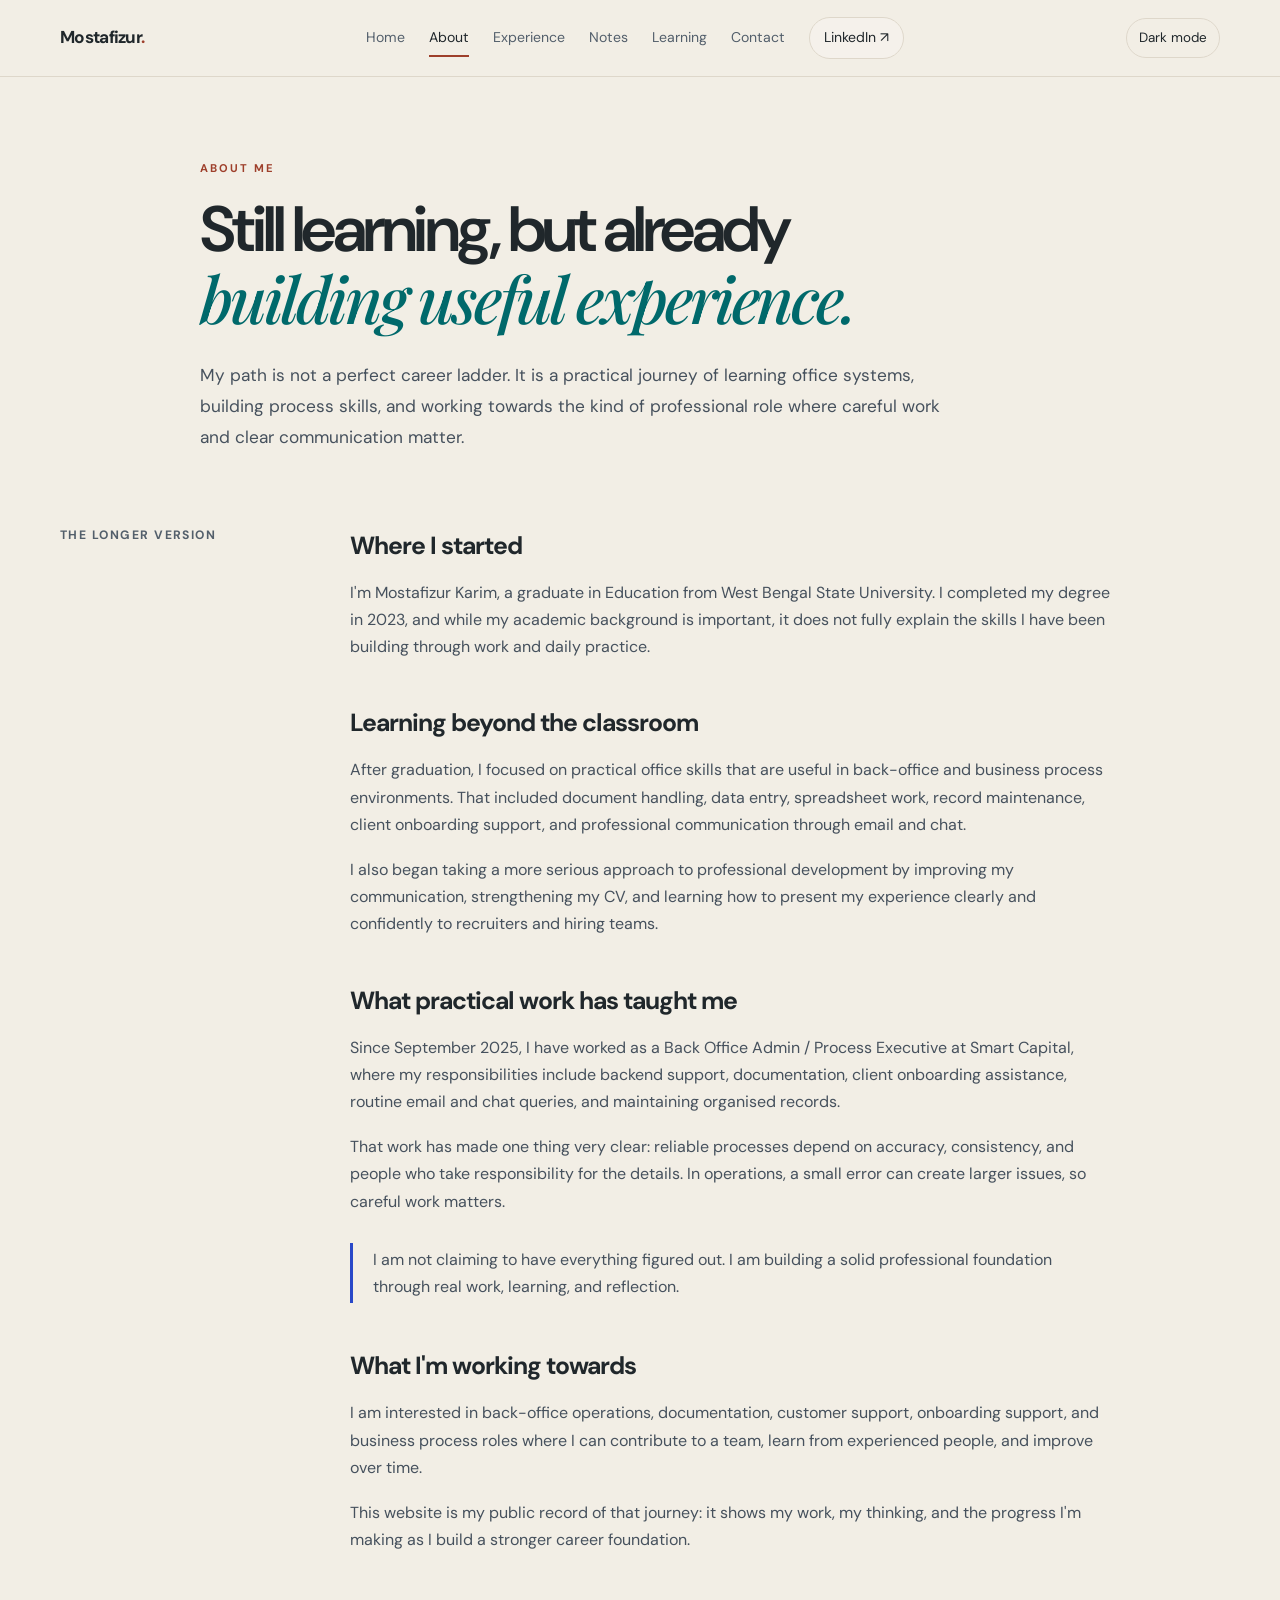
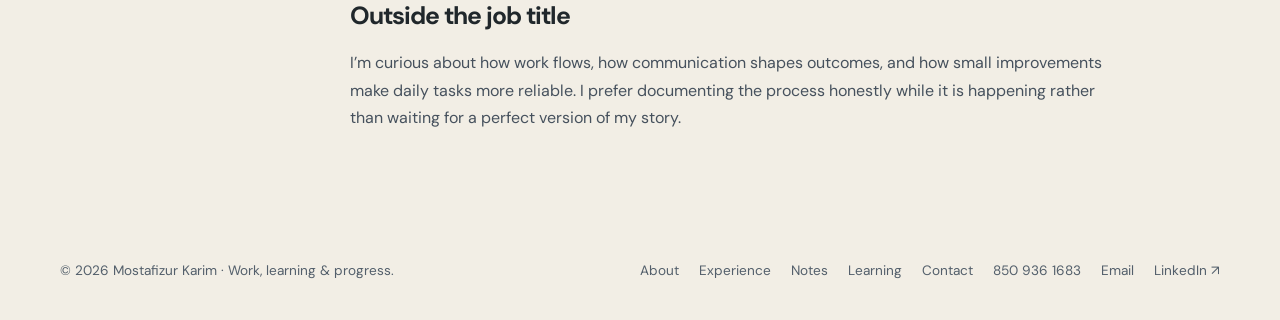
==== commit d898f308: "update" ====
--- a/about.html
+++ b/about.html
@@ -1,8 +1,8 @@
 <!doctype html>
 <html lang="en"><head><meta charset="utf-8"><meta name="viewport" content="width=device-width,initial-scale=1">
-<title>About me | Mostafizur Karim</title><meta name="description" content="Learn about Mostafizur Karim's background, professional journey, education, and goals.">
-<meta property="og:title" content="About me | Mostafizur Karim"><meta property="og:description" content="Learn about Mostafizur Karim's background, professional journey, education, and goals."><meta property="og:type" content="website">
-<link rel="stylesheet" href="assets/style.css"></head><body>
+<title>About Mostafizur Karim | Background &amp; Career Journey</title><meta name="description" content="Learn about Mostafizur Karim's education, professional journey, practical skills, and goals in back-office operations.">
+<meta property="og:title" content="About Mostafizur Karim | Background &amp; Career Journey"><meta property="og:description" content="Learn about Mostafizur Karim's education, professional journey, practical skills, and goals in back-office operations."><meta property="og:type" content="website">
+<link rel="icon" href="assets/favicon.svg" type="image/svg+xml"><link rel="stylesheet" href="assets/style.css"></head><body>
 <a class="skip-link" href="#main-content">Skip to content</a>
 <header class="site-header"><div class="wrap nav"><a class="brand" href="index.html">Mostafizur<span>.</span></a>
 <button class="menu-toggle" aria-expanded="false" aria-label="Toggle navigation">Menu</button><nav class="nav-links" aria-label="Main navigation"><a class="" href="index.html">Home</a><a class="active" href="about.html">About</a><a class="" href="experience.html">Experience</a><a class="" href="notes.html">Notes</a><a class="" href="learning.html">Learning</a><a class="" href="contact.html">Contact</a><a class="linkedin" href="https://www.linkedin.com/in/mostafizurx/" target="_blank" rel="noopener noreferrer">LinkedIn ↗</a></nav></div></header>
@@ -17,5 +17,5 @@
 <h2>Outside the job title</h2><p>I’m curious about how work flows, how communication shapes outcomes, and how small improvements make daily tasks more reliable. I prefer documenting the process honestly while it is happening rather than waiting for a perfect version of my story.</p>
 </article></section>
 </main>
-<footer class="wrap footer"><div>© <span data-year></span> Mostafizur Karim · Work, learning & progress.</div><div class="footer-links"><a href="https://www.linkedin.com/in/mostafizurx/" target="_blank" rel="noopener noreferrer">LinkedIn ↗</a></div></footer>
+<footer class="wrap footer"><div>© <span data-year></span> Mostafizur Karim · Work, learning & progress.</div><div class="footer-links"><a href="about.html">About</a><a href="experience.html">Experience</a><a href="notes.html">Notes</a><a href="learning.html">Learning</a><a href="contact.html">Contact</a><a href="tel:8509361683">850 936 1683</a><a href="mailto:mk@outlook.in">Email</a><a href="https://www.linkedin.com/in/mostafizurx/" target="_blank" rel="noopener noreferrer">LinkedIn ↗</a></div></footer>
 <script src="assets/site.js"></script></body></html>
--- a/assets/style.css
+++ b/assets/style.css
@@ -1,48 +1,55 @@
 @import url('https://fonts.googleapis.com/css2?family=DM+Sans:wght@400;500;600;700&family=Playfair+Display:wght@500;600&display=swap');
 :root{
- --paper:#F5F3ED;--ink:#17242B;--blue:#355E68;--coral:#A57C4C;--teal:#456F70;
- --slate:#58656B;--line:#E3DED3;--white:#FFFEFB;--pale-blue:#EEF2EF;--deep:#142126;
- --soft-mint:#EAFBF6;--soft-peach:#FFF0EB;--max:1160px
+ --paper:#F2EEE5;--ink:#20272B;--blue:#2948C8;--coral:#9E3F2B;--teal:#00696B;
+ --slate:#535F6B;--line:#DED7CA;--white:#F8F5EE;--pale-blue:#E8ECE9;--deep:#101820;
+ --body-copy:#46515d;--body-muted:#59636d;--soft-surface:#ECEFEF;--border-strong:#C9C1B4;
+ --soft-mint:#EAFBF6;--soft-peach:#FFF0EB;--max:1160px;
+ --font-body:"DM Sans",Arial,sans-serif;--font-accent:"Playfair Display",Georgia,serif
 }
 *{box-sizing:border-box}
-html{scroll-behavior:smooth;scroll-padding-top:90px}
-body{margin:0;background:var(--paper);color:var(--ink);font-family:"DM Sans",Arial,sans-serif;font-size:16px;line-height:1.7}
+html{scroll-behavior:smooth;scroll-padding-top:90px;overflow-x:clip}
+body{margin:0;background:var(--paper);color:var(--ink);font-family:var(--font-body);font-size:16px;line-height:1.7}
+body{overflow-x:clip}
+h1,h2,h3,h4,button{font-family:var(--font-body)}
 a{color:inherit;text-decoration:none}
 a:hover{color:var(--blue)}
 button,a{-webkit-tap-highlight-color:transparent}
 button{font:inherit}
 .wrap{width:min(var(--max),calc(100% - 48px));margin:auto}
-.site-header{border-bottom:1px solid var(--line);background:rgba(247,244,238,.96);position:sticky;top:0;z-index:10;backdrop-filter:blur(12px)}
-.nav{height:76px;display:flex;align-items:center;justify-content:space-between;gap:28px}
+.site-header{border-bottom:1px solid var(--line);background:rgba(242,238,229,.96);position:sticky;top:0;z-index:10;backdrop-filter:blur(12px)}
+.nav{height:76px;display:flex;align-items:center;justify-content:space-between;gap:16px}
 .brand{font-weight:700;letter-spacing:-.04em;font-size:1.08rem}
 .brand span{color:var(--coral)}
 .nav-links{display:flex;align-items:center;gap:24px;font-size:.88rem}
-.nav-links a{color:var(--slate);transition:color .18s ease, transform .18s ease}
+.nav-links a{position:relative;color:var(--slate);transition:color .22s ease, transform .22s ease}
+.nav-links a:not(.linkedin)::after{content:"";position:absolute;left:0;right:0;bottom:-7px;height:2px;background:var(--coral);transform:scaleX(0);transform-origin:left;transition:transform .22s ease}
+.nav-links a:not(.linkedin):hover::after,.nav-links a:not(.linkedin).active::after{transform:scaleX(1)}
 .nav-links a.active,.nav-links a:hover{color:var(--ink)}
-.nav-links a:hover{transform:translateY(-1px)}
-.nav-links .linkedin{border:1px solid var(--line);padding:8px 14px;border-radius:999px;color:var(--ink);background:rgba(255,254,251,.62);transition:all .18s ease}
-.nav-links .linkedin:hover{border-color:var(--blue);color:var(--blue);box-shadow:0 8px 20px rgba(41,72,200,.08)}
+.nav-links a:hover{transform:translateY(-2px)}
+.nav-links .linkedin{border:1px solid var(--line);padding:8px 14px;border-radius:999px;color:var(--ink);background:rgba(248,245,238,.55);transition:all .22s ease}
+.nav-links .linkedin:hover{border-color:var(--blue);color:var(--blue);box-shadow:0 8px 20px rgba(41,72,200,.12)}
 .theme-toggle{border:1px solid var(--line);padding:8px 12px;border-radius:999px;color:var(--ink);background:transparent;cursor:pointer;font-size:.84rem;min-height:40px}
-.theme-toggle:hover{border-color:var(--blue);color:var(--blue)}
+.theme-toggle,.menu-toggle{transition:transform .2s ease,border-color .2s ease,color .2s ease,background .2s ease,box-shadow .2s ease}
+.theme-toggle:hover,.menu-toggle:hover{transform:translateY(-2px);border-color:var(--blue);color:var(--blue);box-shadow:0 7px 18px rgba(41,72,200,.1)}
 .menu-toggle{display:none;background:transparent;border:1px solid var(--line);padding:8px 11px;border-radius:4px;color:var(--ink)}
 .hero{position:relative;isolation:isolate;padding:102px 0 84px;display:grid;grid-template-columns:minmax(0,1.15fr) minmax(310px,.85fr);gap:clamp(48px,7vw,92px);align-items:center}
-.hero::before{content:"";position:absolute;z-index:-1;width:min(520px,100%);height:520px;right:0;top:-50px;border-radius:50%;background:radial-gradient(circle,rgba(165,124,76,.11),rgba(165,124,76,0) 68%);pointer-events:none}
+.hero::before{content:"";position:absolute;z-index:-1;width:min(520px,100%);height:520px;right:0;top:-50px;border-radius:50%;background:radial-gradient(circle,rgba(41,72,200,.07),rgba(41,72,200,0) 68%);pointer-events:none}
 .hero>div:first-child{animation:fadeUp .65s ease both}
 .availability{display:flex;align-items:center;gap:9px;margin:0 0 24px;color:var(--slate);font-size:.82rem;font-weight:600;letter-spacing:.025em}
 .availability span{width:8px;height:8px;border-radius:50%;background:#6E927D;box-shadow:0 0 0 4px rgba(110,146,125,.13)}
 .eyebrow{font-size:.7rem;text-transform:uppercase;letter-spacing:.18em;font-weight:700;color:var(--coral);margin:0 0 18px}
-.hero h1,.page-intro h1{font-family:"Playfair Display",Georgia,serif;font-size:clamp(2.8rem,4.7vw,4.5rem);font-weight:500;line-height:1.055;letter-spacing:-.045em;margin:0 0 24px;max-width:720px;text-wrap:balance}
-.hero h1 em,.page-intro h1 em{font-family:"Playfair Display",Georgia,serif;font-weight:500;letter-spacing:-.05em;color:var(--teal)}
-.lead{font-size:1.08rem;color:#46515d;max-width:620px;line-height:1.8}
+.hero h1,.page-intro h1{font-size:clamp(2.8rem,4.7vw,4.5rem);font-weight:600;line-height:1.055;letter-spacing:-.055em;margin:0 0 24px;max-width:720px;text-wrap:balance}
+.hero h1 em,.page-intro h1 em{font-family:var(--font-accent);font-weight:500;letter-spacing:-.05em;color:var(--teal)}
+.lead{font-size:1.08rem;color:var(--body-copy);max-width:620px;line-height:1.8}
 .actions{display:flex;gap:12px;flex-wrap:wrap;margin-top:30px}
-.button{display:inline-flex;align-items:center;justify-content:center;padding:13px 20px;border:1px solid var(--ink);background:var(--ink);color:white;border-radius:999px;font-weight:600;font-size:.88rem;transition:transform .2s ease,box-shadow .2s ease,background .2s ease,border-color .2s ease}
-.button:hover{background:var(--blue);border-color:var(--blue);color:white;transform:translateY(-2px);box-shadow:0 12px 26px rgba(23,36,43,.16)}
-.button.secondary{background:transparent;color:var(--ink);border-color:#CFC9BC}
+.button{display:inline-flex;align-items:center;justify-content:center;padding:13px 20px;border:1px solid var(--ink);background:linear-gradient(135deg,var(--ink),var(--blue));color:white;border-radius:999px;font-weight:600;font-size:.88rem;transition:transform .24s cubic-bezier(.2,.7,.2,1),box-shadow .24s ease,background .24s ease,border-color .24s ease}
+.button:hover{background:linear-gradient(135deg,var(--blue),var(--teal));border-color:var(--blue);color:white;transform:translateY(-4px);box-shadow:0 14px 28px rgba(41,72,200,.24)}
+.button.secondary{background:transparent;color:var(--ink);border-color:var(--border-strong)}
 .button.secondary:hover{border-color:var(--coral);color:var(--coral);background:rgba(165,124,76,.07)}
-.focus-note{background:rgba(255,254,251,.86);border:1px solid rgba(227,222,211,.9);border-top:3px solid var(--coral);padding:30px 30px 22px;box-shadow:0 24px 64px rgba(23,36,43,.08);border-radius:20px;animation:fadeUp .7s .08s ease both;backdrop-filter:blur(10px);transition:transform .25s ease,box-shadow .25s ease}
-.focus-note:hover{transform:translateY(-3px);box-shadow:0 30px 72px rgba(23,36,43,.12)}
+.focus-note{background:rgba(248,245,238,.9);border:1px solid rgba(222,215,202,.9);border-top:3px solid var(--coral);padding:30px 30px 22px;box-shadow:0 24px 64px rgba(23,32,42,.08);border-radius:20px;animation:fadeUp .7s .08s ease both;backdrop-filter:blur(10px);transition:transform .28s cubic-bezier(.2,.7,.2,1),box-shadow .28s ease,border-color .28s ease}
+.focus-note:hover{transform:translateY(-6px);box-shadow:0 32px 72px rgba(23,32,42,.16);border-color:rgba(158,63,43,.35)}
 .focus-note .note-label{font-size:.68rem;letter-spacing:.16em;text-transform:uppercase;color:var(--coral);font-weight:700}
-.focus-note h2{font-family:"Playfair Display",Georgia,serif;font-size:1.72rem;font-weight:500;letter-spacing:-.035em;margin:12px 0 22px;line-height:1.25}
+.focus-note h2{font-size:1.55rem;font-weight:600;letter-spacing:-.04em;margin:12px 0 22px;line-height:1.25}
 .focus-row{padding:15px 0;border-top:1px solid var(--line);display:grid;grid-template-columns:96px 1fr;gap:14px;font-size:.88rem;line-height:1.5}
 .focus-row span:first-child{color:var(--slate)}
 @keyframes fadeUp{0%{opacity:0;transform:translateY(16px)}100%{opacity:1;transform:translateY(0)}}
@@ -50,63 +57,69 @@
 .section{padding:88px 0;border-top:1px solid var(--line)}
 .section--paper{background:var(--paper)}
 .section--white{background:var(--white)}
-.section--pale-blue{background:linear-gradient(180deg,var(--pale-blue),#F5F6F2);border-color:#DFE5E0}
-.section--ink{background:linear-gradient(145deg,#142126,#1B2C31);color:var(--white);border-color:var(--ink)}
-.section--blue{background:linear-gradient(135deg,#355E68,#4E7477);color:var(--white);border-color:#355E68}
+.section--pale-blue{background:linear-gradient(180deg,var(--pale-blue),#EFF0EA);border-color:#D9DFDA}
+.section--ink{background:linear-gradient(180deg,#101820,#17212f);color:var(--white);border-color:var(--ink)}
+.section--blue{background:linear-gradient(135deg,var(--blue),#4a6dff);color:var(--white);border-color:var(--blue)}
 .section--ink .eyebrow,.section--blue .eyebrow{color:#D7DFFF}
 .section--ink .section-head p,.section--ink .muted,.section--blue .section-head p{color:#D1D7DE}
 .section--ink .text-link,.section--blue .text-link{color:#DDE3FF}
 .section-head{display:flex;align-items:end;justify-content:space-between;gap:24px;margin-bottom:34px}
 .section-head h2,.section h2{font-size:clamp(1.85rem,3vw,2.65rem);line-height:1.15;letter-spacing:-.05em;margin:0}
 .section-head p{color:var(--slate);margin:10px 0 0;max-width:590px}
-.text-link{color:var(--blue);font-weight:700;font-size:.92rem;white-space:nowrap}
+.text-link{position:relative;color:var(--blue);font-weight:700;font-size:.92rem;white-space:nowrap;display:inline-block;transition:color .2s ease,transform .2s ease}
+.text-link::after{content:"";position:absolute;left:0;right:0;bottom:-3px;height:1px;background:currentColor;transform:scaleX(.35);transform-origin:left;transition:transform .22s ease}
+.text-link:hover{color:var(--coral);transform:translateX(3px)}
+.text-link:hover::after{transform:scaleX(1)}
 .timeline{border-top:1px solid var(--line)}
-.timeline-item{display:grid;grid-template-columns:160px 1fr;gap:28px;padding:23px 0;border-bottom:1px solid var(--line);transition:transform .18s ease, background .18s ease}
-.timeline-item:hover{transform:translateX(4px);background:rgba(41,72,200,.02)}
+.timeline-item{display:grid;grid-template-columns:160px 1fr;gap:28px;padding:23px 0;border-bottom:1px solid var(--line);transition:transform .24s ease,border-color .24s ease,background .24s ease}
+.timeline-item:hover{transform:translateX(8px);background:rgba(41,72,200,.045);border-color:rgba(41,72,200,.25)}
 .timeline-date{font-size:.88rem;color:var(--slate)}
 .timeline-item h3{margin:0 0 5px;font-size:1.08rem}
-.timeline-item p{margin:0;color:#59636d;max-width:720px}
+.timeline-item p{margin:0;color:var(--body-muted);max-width:720px}
 .section--ink .timeline{border-color:#3C4651}
 .section--ink .timeline-item{border-color:#3C4651}
 .section--ink .timeline-date,.section--ink .timeline-item p{color:#C3CBD3}
 .section--ink .timeline-item h3{color:white}
 .split{display:grid;grid-template-columns:.8fr 1.2fr;gap:80px;align-items:center}
 .split > div{min-width:0}
-.split p{margin-top:0;color:#4f5a65}
+.split p{margin-top:0;color:var(--body-copy)}
 .section--ink .split p{color:#D1D7DE}
-.quote{font-family:"Playfair Display",Georgia,serif;font-size:clamp(1.7rem,3vw,2.6rem);line-height:1.35;letter-spacing:-.03em;margin:0}
-.article-list{border-top:1px solid var(--line);border:1px solid var(--line);border-radius:18px;overflow:hidden;background:rgba(255,255,255,.25)}
-.article{display:grid;grid-template-columns:120px 1fr 24px;gap:22px;align-items:start;padding:22px 0;border-bottom:1px solid var(--line);padding-left:20px;padding-right:20px;transition:transform .18s ease, background .18s ease}
+.quote{font-family:var(--font-body);font-size:clamp(1.7rem,3vw,2.6rem);line-height:1.35;letter-spacing:-.03em;margin:0}
+.article-list{border-top:1px solid var(--line);border:1px solid var(--line);border-radius:18px;overflow:hidden;background:rgba(248,245,238,.48)}
+.article{display:grid;grid-template-columns:120px 1fr 24px;gap:22px;align-items:start;padding:22px 0;border-bottom:1px solid var(--line);padding-left:20px;padding-right:20px;transition:padding .24s ease,background .24s ease,box-shadow .24s ease}
 .article:last-child{border-bottom:0}
-.article:hover{transform:translateX(4px);background:rgba(41,72,200,.02)}
+.article:hover{padding-left:28px;background:rgba(41,72,200,.06);box-shadow:inset 3px 0 var(--coral)}
 .article-meta{font-size:.8rem;color:var(--slate);padding-top:5px}
 .article h3{font-size:1.18rem;letter-spacing:-.025em;line-height:1.35;margin:0 0 7px}
 .article p{margin:0;color:#5b6570;font-size:.94rem;max-width:680px}
 .arrow{color:var(--coral);font-size:1.3rem}
 .skill-list{display:flex;flex-wrap:wrap;gap:9px;margin-top:22px}
-.skill-list span{border:1px solid var(--line);border-radius:999px;padding:7px 13px;font-size:.83rem;color:#46515d;background:linear-gradient(135deg,#ffffff,#f3f8f5);transition:all .18s ease}
-.skill-list span:hover{transform:translateY(-1px);border-color:var(--blue);color:var(--blue);box-shadow:0 8px 18px rgba(41,72,200,.06)}
+.skill-list span{border:1px solid var(--line);border-radius:999px;padding:7px 13px;font-size:.83rem;color:var(--body-copy);background:linear-gradient(135deg,var(--white),#E9EEEF);transition:transform .22s ease,border-color .22s ease,color .22s ease,box-shadow .22s ease}
+.skill-list span:hover{transform:translateY(-4px) scale(1.03);border-color:var(--blue);color:var(--blue);box-shadow:0 9px 20px rgba(41,72,200,.14)}
 .section--ink .skill-list span{border-color:#4A5662;background:#202B36;color:#E4E8ED}
 .section--blue .skill-list span{border-color:rgba(255,255,255,.35);background:rgba(255,255,255,.1);color:white}
 .reason-grid{display:grid;grid-template-columns:repeat(3,1fr);gap:0;border:1px solid rgba(255,255,255,.24);margin-top:38px;border-radius:18px;overflow:hidden}
-.reason-card{padding:27px;border-right:1px solid rgba(255,255,255,.24);background:linear-gradient(180deg,rgba(255,255,255,.03),rgba(255,255,255,.01));transition:transform .18s ease, background .18s ease}
-.reason-card:hover{transform:translateY(-2px);background:linear-gradient(180deg,rgba(255,255,255,.08),rgba(255,255,255,.02))}
+.reason-card{padding:27px;border-right:1px solid rgba(255,255,255,.24);background:linear-gradient(180deg,rgba(255,255,255,.03),rgba(255,255,255,.01));transition:transform .26s ease,background .26s ease,box-shadow .26s ease}
+.reason-card:hover{transform:translateY(-5px);background:linear-gradient(180deg,rgba(255,255,255,.12),rgba(255,255,255,.025));box-shadow:0 18px 36px rgba(0,0,0,.16)}
 .reason-card:last-child{border-right:0}
 .reason-num{font-size:.78rem;letter-spacing:.12em;color:#C9D3FF;font-weight:700}
 .reason-card h3{font-size:1.25rem;line-height:1.3;letter-spacing:-.03em;margin:16px 0 10px}
 .reason-card p{color:#E1E6FF;font-size:.94rem;margin:0}
 .value-grid{display:grid;grid-template-columns:repeat(2,1fr);gap:14px;margin-top:28px}
-.value-card{padding:26px;background:var(--white);border:1px solid var(--line);border-left:3px solid var(--coral);border-radius:12px;box-shadow:0 8px 24px rgba(23,32,42,.025);transition:transform .22s ease, box-shadow .22s ease, border-color .22s ease}
-.value-card:hover{transform:translateY(-4px);box-shadow:0 18px 36px rgba(23,32,42,.08);border-color:#D4C6AD}
+.value-card{padding:26px;background:#EEECE5;border:1px solid var(--line);border-left:3px solid var(--coral);border-radius:12px;box-shadow:0 8px 24px rgba(23,32,42,.025);transition:transform .28s cubic-bezier(.2,.7,.2,1),box-shadow .28s ease,border-color .28s ease}
+.value-card:hover{transform:translateY(-7px);box-shadow:0 20px 40px rgba(23,32,42,.13);border-color:var(--coral)}
 .value-card h3{margin:0 0 8px;font-size:1.08rem}
-.value-card p{margin:0;color:#59636d;font-size:.94rem}
-.cta{padding:48px;background:linear-gradient(135deg,#142126,#1B2C31);color:white;display:flex;align-items:center;justify-content:space-between;gap:32px;border:1px solid rgba(255,255,255,.08);border-radius:22px;box-shadow:0 24px 52px rgba(16,24,32,.15)}
+.value-card p{margin:0;color:var(--body-muted);font-size:.94rem}
+.cta{padding:48px;background:linear-gradient(135deg,#101820,#1d2d3b);color:white;display:flex;align-items:center;justify-content:space-between;gap:32px;border:1px solid rgba(255,255,255,.08);border-radius:22px;box-shadow:0 24px 52px rgba(16,24,32,.15);transition:transform .28s ease,box-shadow .28s ease}
+.cta:hover{transform:translateY(-4px);box-shadow:0 30px 60px rgba(16,24,32,.2)}
 .cta h2{font-size:clamp(1.8rem,3vw,2.7rem);line-height:1.15;letter-spacing:-.05em;margin:0 0 10px}
 .cta p{color:#c7ced5;margin:0;max-width:620px}
 .cta .button{background:var(--paper);border-color:var(--paper);color:var(--ink);white-space:nowrap}
 .cta .button:hover{background:#fff;border-color:#fff;box-shadow:0 12px 26px rgba(0,0,0,.22)}
 .footer{padding:30px 0 38px;display:flex;justify-content:space-between;gap:24px;color:var(--slate);font-size:.85rem}
-.footer-links{display:flex;gap:20px}
+.footer-links{display:flex;flex-wrap:wrap;justify-content:flex-end;gap:12px 20px}
+.footer a{transition:color .2s ease,transform .2s ease}
+.footer a:hover{color:var(--coral);transform:translateY(-2px)}
 .page-intro{padding:82px 0 54px;max-width:880px}
 .page-intro h1{font-size:clamp(2.7rem,5vw,4.4rem)}
 .page-intro .lead{max-width:760px}
@@ -115,8 +128,8 @@
 .prose{max-width:760px}
 .prose h2{font-size:1.55rem;letter-spacing:-.04em;margin:42px 0 12px}
 .prose h2:first-child{margin-top:0}
-.prose p{color:#46515d;margin:0 0 18px}
-.prose ul{padding-left:20px;color:#46515d}
+.prose p{color:var(--body-copy);margin:0 0 18px}
+.prose ul{padding-left:20px;color:var(--body-copy)}
 .prose li{margin:7px 0}
 .info-block{border-left:3px solid var(--blue);padding:3px 0 3px 20px;margin:28px 0}
 .info-block p{margin:0}
@@ -124,19 +137,30 @@
 .job-head h2{margin:0 0 5px;font-size:1.6rem}
 .muted{color:var(--slate)}
 .job-date{font-size:.88rem;color:var(--slate);white-space:nowrap}
-.skill-group{padding:24px 0;border-bottom:1px solid var(--line)}
+.skill-group{padding:24px 0 24px 14px;border-bottom:1px solid var(--line);border-left:2px solid transparent;transition:padding .22s ease,border-color .22s ease,background .22s ease}
+.skill-group:hover{padding-left:22px;border-left-color:var(--coral);background:linear-gradient(90deg,rgba(158,63,43,.055),transparent 72%)}
 .skill-group h3{margin:0 0 7px}
-.skill-group p{margin:0;color:#59636d}
+.skill-group p{margin:0;color:var(--body-muted)}
 .contact-links{display:grid;grid-template-columns:1fr 1fr;gap:16px;margin-top:30px}
-.contact-link{border:1px solid var(--line);border-radius:12px;padding:20px;background:rgba(255,255,255,.3);transition:transform .2s ease,border-color .2s ease,box-shadow .2s ease}
-.contact-link:hover{transform:translateY(-3px);border-color:var(--coral);box-shadow:0 14px 28px rgba(23,32,42,.07)}
+.contact-link{border:1px solid var(--line);border-radius:12px;padding:20px;background:rgba(248,245,238,.45);transition:transform .25s cubic-bezier(.2,.7,.2,1),border-color .25s ease,box-shadow .25s ease,background .25s ease}
+.contact-link:hover{transform:translateY(-6px);border-color:var(--coral);background:#F8F5EE;box-shadow:0 16px 32px rgba(23,32,42,.12)}
 .contact-link small{display:block;color:var(--slate);margin-bottom:5px}
 .contact-link strong{overflow-wrap:anywhere}
-.empty-state{padding:28px;border:1px dashed #c8ced4;border-radius:14px;color:var(--slate);background:rgba(255,255,255,.38)}
+.contact-form{max-width:680px;margin:42px 0 0;padding:28px;border:1px solid var(--line);border-radius:16px;background:rgba(248,245,238,.5)}
+.contact-form h2{margin:0 0 20px;font-size:1.5rem}
+.contact-form label{display:block;margin:16px 0 6px;font-weight:600}
+.contact-form input,.contact-form textarea{display:block;width:100%;min-width:0;padding:12px 14px;border:1px solid var(--border-strong);border-radius:8px;background:var(--white);color:var(--ink);font:inherit}
+.contact-form textarea{resize:vertical}
+.contact-form input:focus,.contact-form textarea:focus{outline:3px solid var(--blue);outline-offset:2px;border-color:var(--blue)}
+.contact-form button{margin-top:20px;cursor:pointer}
+.form-status{min-height:1.7em;margin:14px 0 0;color:var(--teal);font-weight:600}
+.form-status.is-error{color:var(--coral)}
+.empty-state{padding:28px;border:1px dashed #c8c3b8;border-radius:14px;color:var(--slate);background:rgba(248,245,238,.48);transition:transform .24s ease,border-color .24s ease,box-shadow .24s ease}
+.empty-state:hover{transform:translateY(-3px);border-color:var(--blue);box-shadow:0 12px 28px rgba(23,32,42,.07)}
 .article-body{max-width:740px;padding-bottom:90px}
 .article-body h1{font-size:clamp(2.5rem,5vw,4rem);letter-spacing:-.06em;line-height:1.1}
 .article-body .meta{color:var(--slate);font-size:.9rem;margin:18px 0 36px}
-.article-body p{color:#46515d;font-size:1.07rem;line-height:1.9}
+.article-body p{color:var(--body-copy);font-size:1.07rem;line-height:1.9}
 .article-body h2{margin-top:40px;letter-spacing:-.04em}
 .notice{font-size:.85rem;color:var(--slate);border-top:1px solid var(--line);padding-top:18px;margin-top:28px}
 .notes-section{padding-top:0;border-top:0}
@@ -146,13 +170,20 @@
 a:focus-visible,button:focus-visible{outline:3px solid var(--blue);outline-offset:3px}
 .skip-link{position:fixed;left:16px;top:12px;z-index:30;padding:10px 16px;background:var(--ink);color:var(--white);border-radius:4px;transform:translateY(-160%);transition:transform .18s}
 .skip-link:focus{transform:translateY(0);color:var(--white)}
-html[data-theme="dark"]{color-scheme:dark;--paper:#111820;--ink:#EDF2F7;--blue:#8FB2B0;--coral:#D0AD7D;--teal:#91BCB7;--slate:#A8B4C0;--line:#34414E;--white:#19232D;--pale-blue:#182522;--deep:#0B1117}
+html[data-theme="dark"]{color-scheme:dark;--paper:#111820;--ink:#EDF2F7;--blue:#9BB0FF;--coral:#FF987F;--teal:#76D0CC;--slate:#A8B4C0;--line:#34414E;--white:#19232D;--pale-blue:#182433;--deep:#0B1117;--body-copy:#C5D0DA;--body-muted:#C5D0DA;--soft-surface:#202B36;--border-strong:#586675}
 html[data-theme="dark"] body{background:linear-gradient(180deg,var(--paper),#151F29);color:var(--ink)}
 html[data-theme="dark"] .site-header{background:rgba(17,24,32,.96)}
 html[data-theme="dark"] .nav-links .linkedin{background:rgba(255,255,255,.04)}
-html[data-theme="dark"] .hero::before{background:radial-gradient(circle,rgba(165,124,76,.1),rgba(165,124,76,0) 68%)}
+html[data-theme="dark"] .hero::before{background:radial-gradient(circle,rgba(155,176,255,.1),rgba(155,176,255,0) 68%)}
 html[data-theme="dark"] .availability{color:#C5D0DA}
-html[data-theme="dark"] .focus-note{background:rgba(25,35,45,.9);border-color:#34414E}
+html[data-theme="dark"] .focus-note{background:rgba(25,35,45,.9);border-color:#34414E;border-top-color:var(--coral)}
+html[data-theme="dark"] .value-card{background:#1A2530}
+html[data-theme="dark"] .contact-link{background:rgba(255,255,255,.035)}
+html[data-theme="dark"] .contact-form{background:rgba(255,255,255,.025)}
+html[data-theme="dark"] .contact-link:hover{background:#202B36}
+html[data-theme="dark"] .empty-state{border-color:#536170;background:rgba(255,255,255,.025)}
+html[data-theme="dark"] .article-list{background:rgba(255,255,255,.025)}
+html[data-theme="dark"] .skill-list span{background:#202B36}
 html[data-theme="dark"] .section--white{background:#151F29}
 html[data-theme="dark"] .section--pale-blue{background:linear-gradient(180deg,#182433,#151F29);border-color:#2B3A4A}
 html[data-theme="dark"] .section--paper{background:#111820}
@@ -160,23 +191,23 @@
 html[data-theme="dark"] .section--ink,
 html[data-theme="dark"] .section--blue{color:#EDF2F7}
 html[data-theme="dark"] .cta{background:linear-gradient(135deg,#0B1218,#111B25);color:#EDF2F7}
-html[data-theme="dark"] .lead{color:#C5D0DA}
 html[data-theme="dark"] .timeline-item p,
 html[data-theme="dark"] .split p,
 html[data-theme="dark"] .prose p,
 html[data-theme="dark"] .prose ul,
 html[data-theme="dark"] .article p,
 html[data-theme="dark"] .article-body p,
-html[data-theme="dark"] .skill-group p{color:#C5D0DA}
+html[data-theme="dark"] .skill-group p{color:var(--body-copy)}
 html[data-theme="dark"] .skill-list span{color:#D4DEE8;background:#202B36;border-color:#3A4856}
 html[data-theme="dark"] .value-card{background:#1A2530;box-shadow:0 10px 30px rgba(0,0,0,.12)}
-html[data-theme="dark"] .value-card p{color:#C5D0DA}
-html[data-theme="dark"] .button{background:linear-gradient(135deg,#355E68,#4E7477);border-color:transparent;color:#FFFFFF}
-html[data-theme="dark"] .button:hover{background:linear-gradient(135deg,#426D74,#60877F)}
+html[data-theme="dark"] .button{background:linear-gradient(135deg,#2948DB,#3B52B8);border-color:transparent;color:#FFFFFF}
+html[data-theme="dark"] .button:hover{background:linear-gradient(135deg,#3D5EF0,#4967D3)}
 html[data-theme="dark"] .button.secondary{background:transparent;color:var(--ink);border-color:#586675}
 html[data-theme="dark"] .button.secondary:hover{background:rgba(255,152,127,.08);border-color:var(--coral);color:var(--coral)}
 html[data-theme="dark"] .contact-link{background:rgba(255,255,255,.035)}
 html[data-theme="dark"] .empty-state{background:rgba(255,255,255,.025);border-color:#536170}
+html[data-theme="dark"] .skill-group:hover{background:linear-gradient(90deg,rgba(255,152,127,.08),transparent 72%)}
+html[data-theme="dark"] .contact-link:hover{background:#202B36}
 @media(max-width:900px){
  .nav{height:68px}.menu-toggle{display:block}
  .nav-links{display:none;position:absolute;left:0;right:0;top:68px;padding:20px 24px 24px;background:var(--paper);border-bottom:1px solid var(--line);flex-direction:column;align-items:stretch;gap:14px}
@@ -229,7 +260,12 @@
 @media(max-width:480px){
  body{font-size:15px}
  .wrap{width:calc(100% - 28px)}
+ .nav{gap:8px}
+ .brand{font-size:.98rem}
+ .menu-toggle{padding:7px 8px}
+ .theme-toggle{padding:7px 8px;font-size:.72rem;white-space:nowrap}
  .actions{flex-direction:column;align-items:stretch}
  .actions .button{width:100%;min-height:48px}
+ .contact-form{padding:20px}
 }
 @media(prefers-reduced-motion:reduce){html{scroll-behavior:auto}*,*::before,*::after{animation:none!important;transition:none!important}}
